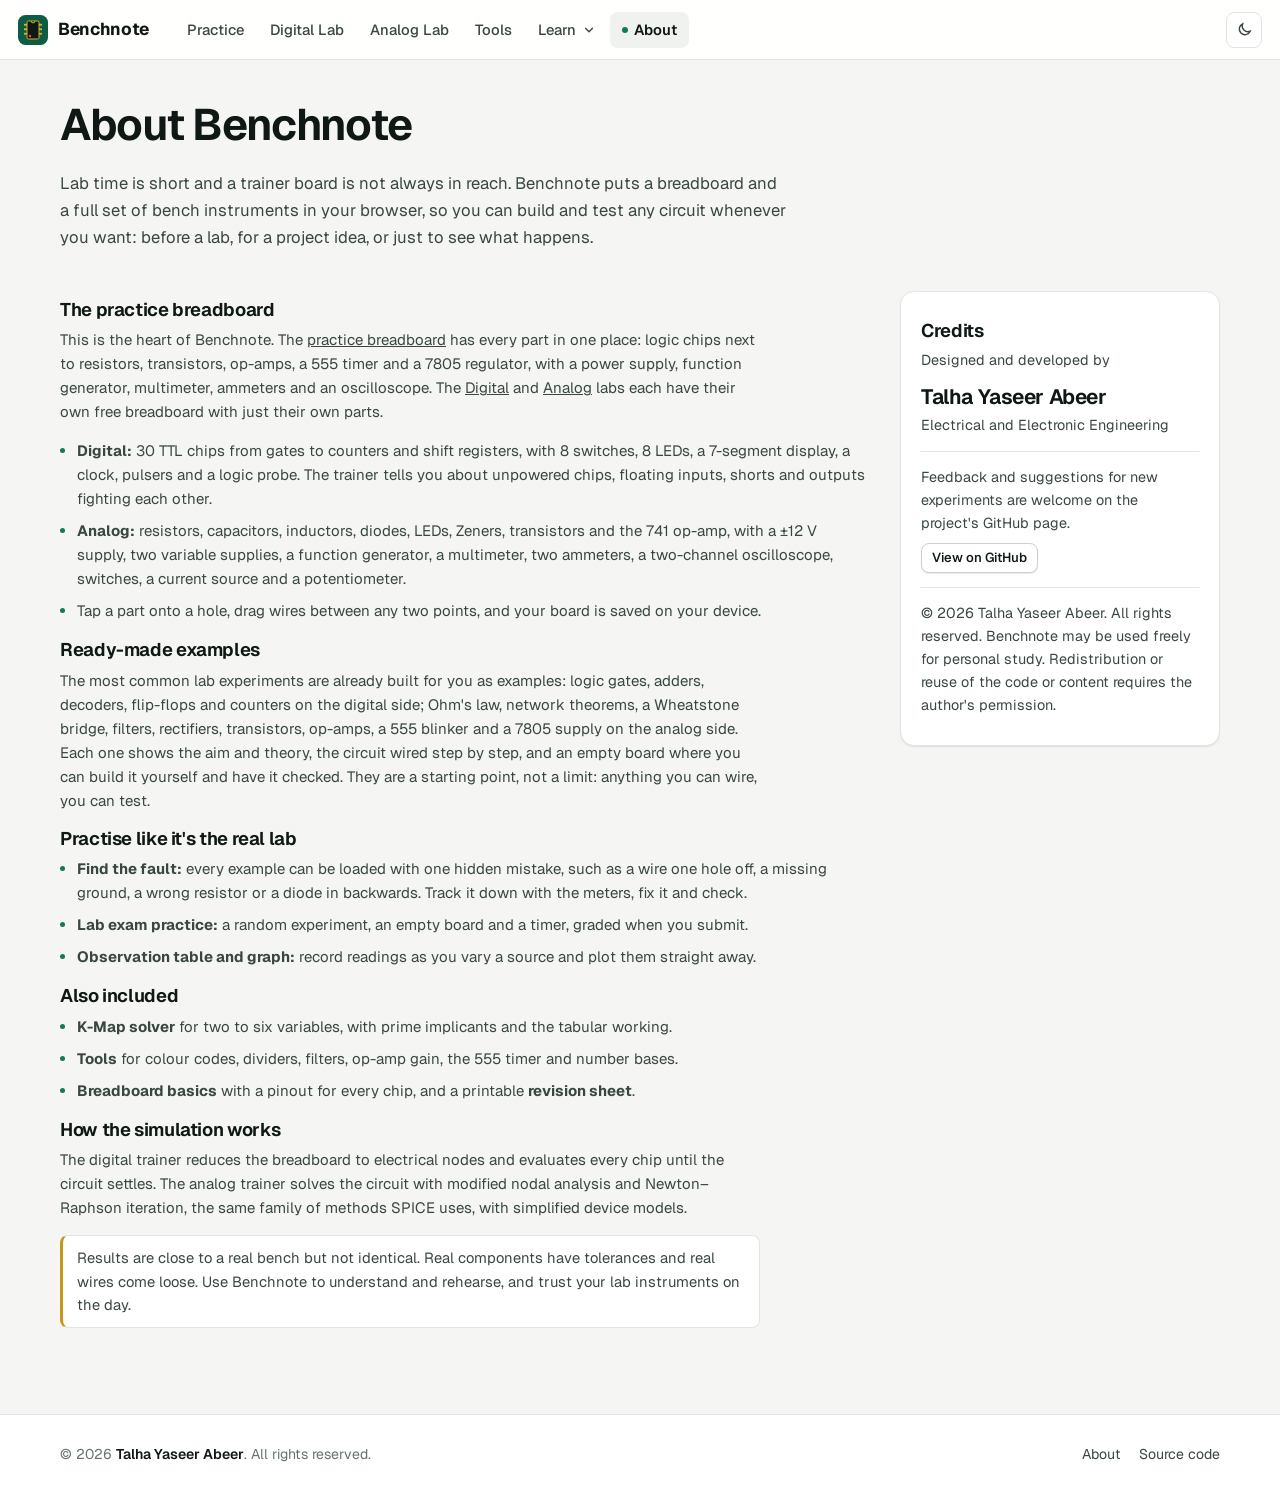
==== about.html @ 4c7db244 "Practice breadboard, fault hunting, exam mode and local parts - Practice page: one breadboard with e" ====
<!doctype html>
<html lang="en">
<head>
  <meta charset="utf-8">
  <meta name="viewport" content="width=device-width, initial-scale=1">
  <title>About · Benchnote</title>
  <meta name="description" content="Why Benchnote exists, what it covers, how the simulators work, and who made it.">
  <meta name="author" content="Talha Yaseer Abeer">
  <link rel="icon" href="assets/favicon.svg" type="image/svg+xml">
  <link rel="preconnect" href="https://fonts.googleapis.com">
  <link rel="preconnect" href="https://fonts.gstatic.com" crossorigin>
  <link href="https://fonts.googleapis.com/css2?family=Geist:wght@300..800&family=Geist+Mono:wght@400..600&display=swap" rel="stylesheet">
  <link rel="stylesheet" href="css/base.css">
  <link rel="stylesheet" href="css/guide.css">
</head>
<body>
  <main class="wrap about">
    <header class="page-head">
      <h1>About Benchnote</h1>
      <p>Lab time is short and a trainer board is not always in reach. Benchnote puts a breadboard and a full set of bench instruments in your browser, so you can build and test any circuit whenever you want: before a lab, for a project idea, or just to see what happens.</p>
    </header>

    <div class="about-grid">
      <section>
        <h2>The practice breadboard</h2>
        <p>This is the heart of Benchnote. The <a href="practice.html">practice breadboard</a> has every part in one place: logic chips next to resistors, transistors, op-amps, a 555 timer and a 7805 regulator, with a power supply, function generator, multimeter, ammeters and an oscilloscope. The <a href="digital.html">Digital</a> and <a href="analog.html">Analog</a> labs each have their own free breadboard with just their own parts.</p>
        <ul class="g-list">
          <li><strong>Digital:</strong> 30 TTL chips from gates to counters and shift registers, with 8 switches, 8 LEDs, a 7-segment display, a clock, pulsers and a logic probe. The trainer tells you about unpowered chips, floating inputs, shorts and outputs fighting each other.</li>
          <li><strong>Analog:</strong> resistors, capacitors, inductors, diodes, LEDs, Zeners, transistors and the 741 op-amp, with a ±12 V supply, two variable supplies, a function generator, a multimeter, two ammeters, a two-channel oscilloscope, switches, a current source and a potentiometer.</li>
          <li>Tap a part onto a hole, drag wires between any two points, and your board is saved on your device.</li>
        </ul>

        <h2>Ready-made examples</h2>
        <p>The most common lab experiments are already built for you as examples: logic gates, adders, decoders, flip-flops and counters on the digital side; Ohm's law, network theorems, a Wheatstone bridge, filters, rectifiers, transistors, op-amps, a 555 blinker and a 7805 supply on the analog side. Each one shows the aim and theory, the circuit wired step by step, and an empty board where you can build it yourself and have it checked. They are a starting point, not a limit: anything you can wire, you can test.</p>

        <h2>Practise like it's the real lab</h2>
        <ul class="g-list">
          <li><strong>Find the fault:</strong> every example can be loaded with one hidden mistake, such as a wire one hole off, a missing ground, a wrong resistor or a diode in backwards. Track it down with the meters, fix it and check.</li>
          <li><strong>Lab exam practice:</strong> a random experiment, an empty board and a timer, graded when you submit.</li>
          <li><strong>Observation table and graph:</strong> record readings as you vary a source and plot them straight away.</li>
        </ul>

        <h2>Also included</h2>
        <ul class="g-list">
          <li><strong>K-Map solver</strong> for two to six variables, with prime implicants and the tabular working.</li>
          <li><strong>Tools</strong> for colour codes, dividers, filters, op-amp gain, the 555 timer and number bases.</li>
          <li><strong>Breadboard basics</strong> with a pinout for every chip, and a printable <strong>revision sheet</strong>.</li>
        </ul>

        <h2>How the simulation works</h2>
        <p>The digital trainer reduces the breadboard to electrical nodes and evaluates every chip until the circuit settles. The analog trainer solves the circuit with modified nodal analysis and Newton–Raphson iteration, the same family of methods SPICE uses, with simplified device models.</p>
        <p class="note">Results are close to a real bench but not identical. Real components have tolerances and real wires come loose. Use Benchnote to understand and rehearse, and trust your lab instruments on the day.</p>
      </section>

      <aside class="about-card">
        <h2>Credits</h2>
        <p>Designed and developed by</p>
        <p class="about-name">Talha Yaseer Abeer</p>
        <p class="hint">Electrical and Electronic Engineering</p>
        <hr>
        <p>Feedback and suggestions for new experiments are welcome on the project's GitHub page.</p>
        <a class="btn btn--sm" href="https://github.com/abeeryaseer24/Hardware-Simulator">View on GitHub</a>
        <hr>
        <p class="hint">© 2026 Talha Yaseer Abeer. All rights reserved. Benchnote may be used freely for personal study. Redistribution or reuse of the code or content requires the author's permission.</p>
      </aside>
    </div>
  </main>
  <script type="module">
    import { mountChrome, mountFooter } from './js/shared/site.js';
    mountChrome('about');
    mountFooter();
  </script>
</body>
</html>
---- css/base.css ----
/* Benchnote design system */

:root {
  --brand: #0d5c44;
  --brand-hi: #127a5a;
  --brand-ink: #073a2b;
  --brand-tint: #e6f2ed;
  --accent: #c8961e;
  --accent-hi: #e0ad2c;
  --accent-tint: #fbf3df;

  --bg: #f5f6f4;
  --surface: #ffffff;
  --surface-2: #f0f2ef;
  --surface-3: #e6e9e5;
  --ink: #0f1814;
  --ink-2: #3a4741;
  --muted: #66736c;
  --rule: #e1e5e1;
  --rule-strong: #cbd2cc;

  --stage: #0c1d17;
  --stage-2: #12291f;
  --silk: #e9f1ec;

  --high: #e5383b;
  --low: #2f62c4;
  --float: #98a39d;
  --ch1: #f2c40f;
  --ch2: #23b5c9;
  --ok: #1e8a52;
  --ok-tint: #e5f4ea;
  --warn: #b7720f;
  --warn-tint: #fbf0dc;
  --bad: #c43036;
  --bad-tint: #fbe7e7;

  /* aliases used by the simulator styles */
  --mask: var(--brand);
  --mask-deep: var(--brand-ink);
  --mask-mid: var(--brand-hi);
  --gold: var(--accent);
  --gold-hi: var(--accent-hi);
  --gold-deep: #9c7414;
  --plastic: #e7eae4;
  --plastic-shade: #cfd5cc;
  --paper: var(--bg);

  --f-body: "Geist", "Segoe UI", system-ui, -apple-system, sans-serif;
  --f-display: "Geist", "Segoe UI", system-ui, sans-serif;
  --f-mono: "Geist Mono", "Cascadia Mono", Consolas, monospace;

  --r-sm: 6px;
  --r-md: 10px;
  --r-lg: 14px;
  --bar-h: 60px;
  --shadow-1: 0 1px 2px rgba(15, 24, 20, .06), 0 1px 1px rgba(15, 24, 20, .04);
  --shadow-2: 0 8px 28px -12px rgba(15, 24, 20, .28), 0 2px 6px rgba(15, 24, 20, .06);
  --shadow-lift: var(--shadow-2);
  color-scheme: light;
}

:root[data-theme="dark"] {
  --bg: #0b1310;
  --surface: #111b17;
  --surface-2: #16221d;
  --surface-3: #1d2b25;
  --ink: #e8efeb;
  --ink-2: #c1ccc6;
  --muted: #8b9a92;
  --rule: #22312a;
  --rule-strong: #2f4038;
  --brand-tint: #12291f;
  --accent-tint: #2a2412;
  --ok-tint: #10291b;
  --warn-tint: #2c220f;
  --bad-tint: #2e1415;
  --plastic: #d9ded6;
  --plastic-shade: #bcc3ba;
  --low: #5b8be0;
  color-scheme: dark;
}

*, *::before, *::after { box-sizing: border-box; }
[hidden] { display: none !important; }
html { -webkit-text-size-adjust: 100%; }
body {
  margin: 0;
  font-family: var(--f-body);
  font-size: 15px;
  line-height: 1.6;
  color: var(--ink);
  background: var(--bg);
  min-height: 100vh;
  -webkit-font-smoothing: antialiased;
}
img, svg { display: block; max-width: 100%; }
button, input, select, textarea { font: inherit; color: inherit; }
a { color: inherit; }
::selection { background: var(--accent-hi); color: #1d1503; }
:focus-visible { outline: 2px solid var(--brand-hi); outline-offset: 2px; border-radius: 4px; }

h1, h2, h3, h4 {
  font-family: var(--f-display);
  font-weight: 650;
  line-height: 1.15;
  letter-spacing: -0.02em;
  margin: 0 0 .45em;
}
h1 { font-size: clamp(2rem, 3.6vw, 2.75rem); letter-spacing: -0.03em; }
h2 { font-size: 1.5rem; }
h3 { font-size: 1.12rem; letter-spacing: -0.01em; }
h4 { font-size: .98rem; letter-spacing: 0; }
p { margin: 0 0 1em; }
code, kbd, .mono { font-family: var(--f-mono); font-size: .86em; }
kbd {
  display: inline-block;
  padding: 0 .45em;
  border: 1px solid var(--rule-strong);
  border-bottom-width: 2px;
  border-radius: 5px;
  background: var(--surface);
  line-height: 1.6;
  font-size: .78rem;
}

/* ---------- top navigation ---------- */
.bar {
  position: sticky;
  top: 0;
  z-index: 50;
  height: var(--bar-h);
  background: color-mix(in srgb, var(--surface) 92%, transparent);
  backdrop-filter: saturate(1.4) blur(10px);
  border-bottom: 1px solid var(--rule);
  display: flex;
  align-items: center;
  gap: 8px;
  padding: 0 18px;
}
.bar__brand { display: flex; align-items: center; gap: 10px; text-decoration: none; flex-shrink: 0; margin-right: 18px; }
.bar__brand svg { width: 30px; height: 30px; }
.bar__word { font-weight: 700; font-size: 1.08rem; letter-spacing: -0.02em; }
.nav { display: flex; align-items: center; gap: 2px; flex: 1; min-width: 0; overflow-x: auto; scrollbar-width: none; }
.nav::-webkit-scrollbar { display: none; }
.nav a, .nav button {
  display: inline-flex;
  align-items: center;
  gap: 6px;
  height: 36px;
  padding: 0 12px;
  border: 0;
  background: transparent;
  border-radius: 8px;
  text-decoration: none;
  font-size: .92rem;
  font-weight: 500;
  color: var(--ink-2);
  white-space: nowrap;
  cursor: pointer;
}
.nav a:hover, .nav button:hover { background: var(--surface-2); color: var(--ink); }
.nav a[aria-current="page"], .nav button[aria-current="page"] { color: var(--ink); background: var(--surface-2); font-weight: 600; }
.nav a[aria-current="page"]::before, .nav button[aria-current="page"]::before {
  content: '';
  width: 6px; height: 6px; border-radius: 50%;
  background: var(--brand-hi);
}
.nav-menu {
  position: fixed;
  min-width: 240px;
  background: var(--surface);
  border: 1px solid var(--rule);
  border-radius: var(--r-md);
  box-shadow: var(--shadow-2);
  padding: 6px;
  z-index: 60;
}
.nav-menu a { display: block; padding: 8px 10px; border-radius: 7px; text-decoration: none; color: var(--ink); font-weight: 550; font-size: .9rem; }
.nav-menu a:hover { background: var(--surface-2); }
.nav-menu small { display: block; color: var(--muted); font-size: .78rem; font-weight: 400; }
.bar__tools { display: flex; align-items: center; gap: 6px; flex-shrink: 0; }
.icon-btn {
  width: 36px; height: 36px;
  display: inline-grid; place-items: center;
  border-radius: 8px;
  border: 1px solid var(--rule);
  background: var(--surface);
  color: var(--ink-2);
  cursor: pointer;
}
.icon-btn:hover { background: var(--surface-2); color: var(--ink); }
.icon-btn svg { width: 17px; height: 17px; }
@media (max-width: 820px) {
  .bar { padding: 0 10px; }
  .bar__brand { margin-right: 6px; }
  .bar__word { display: none; }
}

/* ---------- generic blocks ---------- */
.wrap { width: min(1160px, 100% - 40px); margin-inline: auto; }
.page-head { padding: 40px 0 24px; }
.page-head p { max-width: 66ch; color: var(--ink-2); font-size: 1.04rem; }

.btn {
  display: inline-flex;
  align-items: center;
  justify-content: center;
  gap: 7px;
  height: 36px;
  padding: 0 14px;
  border-radius: 8px;
  border: 1px solid var(--rule-strong);
  background: var(--surface);
  color: var(--ink);
  cursor: pointer;
  font-size: .9rem;
  font-weight: 550;
  line-height: 1;
  text-decoration: none;
  white-space: nowrap;
  box-shadow: var(--shadow-1);
}
.btn:hover { background: var(--surface-2); }
.btn:active { transform: translateY(1px); }
.btn svg { width: 16px; height: 16px; }
.btn--primary, .btn--mask { background: var(--brand); border-color: var(--brand); color: #fff; }
.btn--primary:hover, .btn--mask:hover { background: var(--brand-hi); border-color: var(--brand-hi); }
.btn--gold { background: var(--accent); border-color: #a87c12; color: #1f1604; }
.btn--gold:hover { background: var(--accent-hi); }
.btn--ghost { background: transparent; box-shadow: none; }
.btn--sm { height: 30px; padding: 0 10px; font-size: .82rem; }
.btn[disabled] { opacity: .45; pointer-events: none; }

.field { display: grid; gap: 5px; font-size: .9rem; }
.field > span { color: var(--muted); font-size: .8rem; font-weight: 500; }
.input, select.input, textarea.input {
  width: 100%;
  height: 36px;
  padding: 0 10px;
  border-radius: 8px;
  border: 1px solid var(--rule-strong);
  background: var(--surface);
  color: var(--ink);
}
textarea.input { height: auto; padding: 8px 10px; }
.input:focus { border-color: var(--brand-hi); outline: none; box-shadow: 0 0 0 3px color-mix(in srgb, var(--brand-hi) 22%, transparent); }

.seg {
  display: inline-flex;
  padding: 3px;
  gap: 2px;
  border-radius: 9px;
  background: var(--surface-2);
  border: 1px solid var(--rule);
}
.seg button {
  border: 0;
  background: transparent;
  padding: 0 12px;
  height: 30px;
  border-radius: 7px;
  cursor: pointer;
  font-weight: 550;
  font-size: .86rem;
  color: var(--ink-2);
}
.seg button:hover { color: var(--ink); }
.seg button[aria-pressed="true"], .seg button[aria-selected="true"] { background: var(--surface); color: var(--ink); box-shadow: var(--shadow-1); }

.note {
  border: 1px solid var(--rule);
  border-left: 3px solid var(--accent);
  background: var(--surface);
  padding: 10px 14px;
  border-radius: 8px;
  color: var(--ink-2);
  font-size: .92rem;
}
.table { border-collapse: collapse; width: 100%; font-size: .9rem; }
.table th, .table td { padding: 7px 10px; border-bottom: 1px solid var(--rule); text-align: left; }
.table th { font-weight: 600; color: var(--muted); font-size: .78rem; }
.table.mono-cells td { font-family: var(--f-mono); font-size: .8rem; }
.hint { font-size: .86rem; color: var(--muted); }
.tag {
  display: inline-flex; align-items: center; gap: 5px;
  height: 22px; padding: 0 8px; border-radius: 6px;
  font-size: .74rem; font-weight: 600;
  background: var(--surface-2); color: var(--ink-2); border: 1px solid var(--rule);
}
.tag--chip { font-family: var(--f-mono); background: #1d2124; color: #e6eaec; border-color: #1d2124; }

.toast-host {
  position: fixed; left: 50%; bottom: 22px; transform: translateX(-50%);
  z-index: 100; display: grid; gap: 8px; pointer-events: none;
}
.toast {
  background: var(--ink); color: var(--bg);
  padding: 10px 16px; border-radius: 10px;
  box-shadow: var(--shadow-2); font-size: .9rem;
  animation: toast-in .2s ease-out;
}
.toast--bad { background: var(--bad); color: #fff; }
.toast--ok { background: var(--ok); color: #fff; }
@keyframes toast-in { from { opacity: 0; transform: translateY(8px); } }

.footer {
  margin-top: 72px;
  border-top: 1px solid var(--rule);
  background: var(--surface);
  padding: 28px 0 32px;
  font-size: .88rem;
  color: var(--muted);
}
.footer .wrap { display: flex; flex-wrap: wrap; gap: 10px 28px; justify-content: space-between; align-items: center; }
.footer strong { color: var(--ink); font-weight: 600; }
.footer nav { display: flex; gap: 18px; }
.footer a { color: var(--ink-2); text-decoration: none; }
.footer a:hover { color: var(--ink); text-decoration: underline; }

.sr-only { position: absolute; width: 1px; height: 1px; padding: 0; margin: -1px; overflow: hidden; clip: rect(0, 0, 0, 0); white-space: nowrap; border: 0; }

@media (prefers-reduced-motion: reduce) {
  *, *::before, *::after { animation-duration: .001ms !important; transition-duration: .001ms !important; }
}

/* ---------- toolbar used on dark stages ---------- */
.tool-group {
  display: inline-flex;
  background: rgba(8, 20, 16, .82);
  border: 1px solid rgba(233, 241, 236, .12);
  border-radius: 9px;
  padding: 3px;
  gap: 2px;
  backdrop-filter: blur(6px);
}
.tool-group button {
  border: 0; background: transparent; color: var(--silk);
  min-width: 32px; height: 30px; padding: 0 9px;
  border-radius: 6px; cursor: pointer;
  font-size: .82rem; font-weight: 550;
  display: inline-flex; align-items: center; gap: 6px;
}
.tool-group button:hover { background: rgba(233, 241, 236, .1); }
.tool-group button[aria-pressed="true"] { background: var(--silk); color: var(--stage); }
.tool-group button[disabled] { opacity: .35; pointer-events: none; }
.tool-group button svg { width: 16px; height: 16px; }
.tool-group .sep { width: 1px; background: rgba(233, 241, 236, .16); margin: 4px 3px; }
---- css/guide.css ----
/* Learn pages, Tools and About */

.guide { padding-bottom: 20px; }
.toc {
  position: sticky; top: var(--bar-h); z-index: 5;
  display: flex; flex-wrap: wrap; gap: 4px;
  padding: 10px 0; margin-bottom: 8px;
  background: color-mix(in srgb, var(--bg) 92%, transparent);
  backdrop-filter: blur(8px);
  border-bottom: 1px solid var(--rule);
}
.toc a { padding: 5px 10px; border-radius: 7px; font-size: .86rem; font-weight: 500; color: var(--ink-2); text-decoration: none; }
.toc a:hover { background: var(--surface-2); color: var(--ink); }

.g-sec { padding: 34px 0 8px; scroll-margin-top: calc(var(--bar-h) + 60px); }
.g-sec + .g-sec { border-top: 1px solid var(--rule); }
.g-sec h2 { font-size: 1.35rem; }
.g-sec > p { max-width: 74ch; color: var(--ink-2); }
.g-split { display: grid; grid-template-columns: minmax(0, 1fr) minmax(0, 1.2fr); gap: 34px; align-items: start; }
.g-split p { color: var(--ink-2); }
@media (max-width: 900px) { .g-split { grid-template-columns: 1fr; } }
.g-list { padding-left: 1.15em; display: grid; gap: 8px; color: var(--ink-2); margin: 0 0 16px; }
.g-list li::marker { color: var(--brand-hi); }
.g-fig { margin: 0; background: var(--surface); border: 1px solid var(--rule); border-radius: var(--r-lg); padding: 14px; box-shadow: var(--shadow-1); }
.g-fig figcaption { font-size: .84rem; color: var(--muted); margin-top: 8px; min-height: 1.4em; }
.g-toggle { display: inline-flex; gap: 8px; align-items: center; font-weight: 550; font-size: .9rem; cursor: pointer; }
.g-toggle input { accent-color: var(--brand); width: 16px; height: 16px; }

.anat { width: 100%; height: auto; }
.anat-lab { fill: #7f8a84; font: 600 10px var(--f-body); text-anchor: middle; }
.anat .hole { fill: #3b403d; cursor: crosshair; }
.anat .bb-body { fill: var(--plastic); stroke: var(--plastic-shade); stroke-width: 1.5; }
.anat .bb-channel { fill: var(--plastic-shade); }
.anat .rail-plus { stroke: #d33; stroke-width: 1.4; }
.anat .rail-minus { stroke: #2a5bd7; stroke-width: 1.4; }
.anat .bb-sign { font: 700 12px var(--f-body); text-anchor: middle; }
.anat .bb-sign.plus { fill: #d33; }
.anat .bb-sign.minus { fill: #2a5bd7; }
.anat .strip-hi { fill: rgba(224, 173, 44, .38); stroke: #9c7414; stroke-width: 1; }

.g-table { max-width: 760px; margin-bottom: 16px; background: var(--surface); border: 1px solid var(--rule); border-radius: 10px; overflow: hidden; }
.g-table td:not(:first-child), .g-table th:not(:first-child) { text-align: center; font-family: var(--f-mono); width: 70px; }
.g-table tr.hl td { background: var(--accent-tint); font-weight: 600; }

.levels { width: 100%; max-width: 440px; height: auto; }
.lv.low { fill: rgba(47, 98, 196, .2); }
.lv.high { fill: rgba(229, 56, 59, .18); }
.lv.undef { fill: rgba(150, 150, 150, .16); }
.lv-txt { fill: var(--ink); font: 600 13px var(--f-body); text-anchor: middle; }
.lv-title { fill: var(--ink); font: 600 14px var(--f-body); text-anchor: middle; }
.lv-grid { stroke: var(--rule-strong); stroke-dasharray: 3 3; }
.lv-v { fill: var(--muted); font: 500 10px var(--f-mono); text-anchor: end; }

.colour-key { list-style: none; padding: 0; margin: 0; display: grid; grid-template-columns: repeat(auto-fill, minmax(260px, 1fr)); gap: 10px 22px; }
.colour-key li { display: flex; align-items: center; gap: 10px; color: var(--ink-2); }
.colour-key span { width: 34px; height: 8px; border-radius: 4px; background: var(--c); box-shadow: 0 0 0 1px rgba(0, 0, 0, .25); flex: none; }
.olb { text-decoration: overline; }

.g-steps { counter-reset: s; list-style: none; padding: 0; margin: 0; max-width: 780px; display: grid; }
.g-steps li { counter-increment: s; position: relative; padding: 12px 0 12px 48px; border-bottom: 1px solid var(--rule); color: var(--ink-2); }
.g-steps li::before {
  content: counter(s);
  position: absolute; left: 0; top: 10px;
  width: 30px; height: 30px; border-radius: 50%;
  display: grid; place-items: center;
  background: var(--brand); color: #fff; font-weight: 700; font-size: .85rem;
}
.g-steps strong { color: var(--ink); }

/* pinout library */
.pin-tools { display: flex; flex-wrap: wrap; gap: 10px; align-items: center; margin: 6px 0 18px; }
.g-search { max-width: 360px; }
.pin-legend { display: flex; flex-wrap: wrap; gap: 14px; font-size: .8rem; color: var(--muted); }
.pin-legend i { display: inline-block; width: 10px; height: 14px; border-radius: 2px; vertical-align: -2px; margin-right: 5px; }
.pin-grid { display: grid; grid-template-columns: repeat(auto-fill, minmax(330px, 1fr)); gap: 14px; }
.pin-card { background: var(--surface); border: 1px solid var(--rule); border-radius: var(--r-lg); padding: 14px 16px 12px; scroll-margin-top: calc(var(--bar-h) + 70px); box-shadow: var(--shadow-1); }
.pin-card h3 { margin: 0; font-family: var(--f-mono); font-size: 1.05rem; }
.pin-card > p { margin: 0; font-size: .84rem; color: var(--ink-2); }
.pin-card.is-target { border-color: var(--brand); box-shadow: 0 0 0 3px color-mix(in srgb, var(--brand) 25%, transparent); }

.roles-wrap { margin-top: 4px; }
.roles { width: 100%; border-collapse: collapse; font-size: .74rem; }
.roles th, .roles td { padding: 4px 6px; border-top: 1px solid var(--rule); text-align: left; vertical-align: top; }
.roles thead th { border-top: 0; color: var(--muted); font-weight: 600; font-size: .7rem; }
.roles tbody th { color: var(--ink); font-weight: 600; white-space: nowrap; width: 1%; }
.roles td { font-family: var(--f-mono); font-size: .7rem; color: var(--ink-2); line-height: 1.5; }
.roles td:nth-child(3) { color: #9a6c08; }
:root[data-theme="dark"] .roles td:nth-child(3) { color: var(--accent-hi); }
.roles-pwr { font-size: .72rem; color: var(--muted); margin: 6px 0 0; display: flex; align-items: center; gap: 4px; flex-wrap: wrap; }
.r-dot { display: inline-block; width: 8px; height: 8px; border-radius: 2px; }
.r-dot.pwr { background: #e05555; }
.r-dot.gnd { background: #3a3f44; }

/* pinout drawing */
.pinout { width: 100%; height: auto; margin: 6px 0 8px; }
.po-body { fill: #1d2124; }
.po-notch { fill: var(--surface); }
.po-dot { fill: #555b60; }
.po-label { fill: #e3e8ea; font: 500 13px var(--f-mono); text-anchor: middle; }
.po-leg { fill: #b9c0c4; }
.po-leg.k-pwr { fill: #e05555; }
.po-leg.k-out { fill: #d4a73a; }
.po-num { fill: #9aa3a8; font: 500 8px var(--f-mono); text-anchor: middle; }
.po-name { fill: var(--ink); font: 600 10px var(--f-body); }

/* tools */
.tk-nav { display: grid; gap: 1px; }
.tk-cat { font-size: .76rem; font-weight: 650; color: var(--muted); margin: 14px 8px 4px; }
.tk-cat:first-child { margin-top: 2px; }
.tk-link { display: block; padding: 8px 12px; border-radius: 8px; text-decoration: none; font-size: .9rem; font-weight: 500; color: var(--ink-2); }
.tk-link:hover { background: var(--surface-2); color: var(--ink); }
.tk-link[aria-current="page"] { background: var(--brand-tint); color: var(--ink); font-weight: 600; box-shadow: inset 2px 0 0 var(--brand); }
.tk-note { margin: 18px 8px 0; font-size: .8rem; }
.tk-note a { color: var(--brand-hi); }
.tk-view { background: var(--bg); }
.tk-main { max-width: 860px; padding: 24px 28px 50px; }
.tool { background: var(--surface); border: 1px solid var(--rule); border-radius: var(--r-lg); padding: 22px 24px; box-shadow: var(--shadow-1); }
.tool h2 { font-size: 1.35rem; margin-bottom: .2em; }
.tool-intro { color: var(--muted); font-size: .92rem; margin-bottom: 18px; }
.tool h3 { font-size: 1rem; margin: 22px 0 10px; }
.t-row { display: flex; flex-wrap: wrap; gap: 12px; align-items: flex-end; margin-bottom: 14px; }
.t-row .field { flex: 1 1 130px; }
.t-out {
  background: var(--surface-2); border: 1px solid var(--rule); border-radius: 10px;
  padding: 14px 16px; font-family: var(--f-mono); font-size: .84rem; line-height: 1.8; color: var(--ink-2);
}
.t-out b { color: var(--ink); font-weight: 600; }
.t-out .big { font: 650 1.8rem var(--f-body); letter-spacing: -0.02em; color: var(--ink); display: block; line-height: 1.15; margin-bottom: 4px; }
.t-err { color: var(--bad); font-weight: 600; font-size: .86rem; min-height: 1.2em; margin: 4px 0 0; }
.resistor-svg { width: 100%; max-width: 460px; height: auto; margin: 6px auto 14px; }
.band-pick { display: grid; grid-template-columns: repeat(auto-fit, minmax(120px, 1fr)); gap: 10px; margin-bottom: 14px; }
.base-grid { display: grid; grid-template-columns: repeat(auto-fit, minmax(200px, 1fr)); gap: 12px; }
.base-grid .input { font-family: var(--f-mono); font-size: .86rem; }
.codes { margin-top: 16px; }
.codes th { color: var(--ink-2); font-weight: 500; font-size: .84rem; }
.codes td { font-family: var(--f-mono); font-size: .82rem; }

/* revision */
.rev { columns: 2 360px; column-gap: 22px; }
.rev-card { break-inside: avoid; background: var(--surface); border: 1px solid var(--rule); border-radius: var(--r-lg); padding: 16px 18px 12px; margin: 0 0 18px; box-shadow: var(--shadow-1); }
.rev-card h2 { font-size: 1.12rem; margin-bottom: .5em; }
.rev-card h3 { font-size: .95rem; margin: .9em 0 .35em; }
.rev-card p, .rev-card li { font-size: .88rem; color: var(--ink-2); }
.rev-card ul { padding-left: 1.1em; margin: 0 0 6px; display: grid; gap: 3px; }
.rev-card .table { font-size: .82rem; margin-bottom: 6px; }
.rev-card .table td, .rev-card .table th { padding: 4px 7px; }
.rev-card .mono-cells td { font-family: var(--f-mono); font-size: .76rem; }
.law { display: grid; grid-template-columns: auto 1fr 1fr; gap: 4px 12px; font-size: .84rem; align-items: baseline; margin: 0 0 10px; }
.law dt { color: var(--muted); font-weight: 600; font-size: .78rem; }
.law dd { margin: 0; font-family: var(--f-mono); font-size: .76rem; }
.print-btn { margin-bottom: 18px; }

/* about */
.about-grid { display: grid; grid-template-columns: minmax(0, 1fr) 320px; gap: 34px; align-items: start; }
.about-grid h2 { font-size: 1.15rem; margin-top: 8px; }
.about-grid section > p { color: var(--ink-2); max-width: 70ch; }
.about-card { position: sticky; top: calc(var(--bar-h) + 20px); background: var(--surface); border: 1px solid var(--rule); border-radius: var(--r-lg); padding: 20px; box-shadow: var(--shadow-1); }
.about-card p { margin: 0 0 8px; color: var(--ink-2); font-size: .9rem; }
.about-card hr { border: 0; border-top: 1px solid var(--rule); margin: 14px 0; }
.about-name { font-size: 1.3rem !important; font-weight: 650; color: var(--ink) !important; letter-spacing: -0.02em; margin: 0 !important; }
@media (max-width: 860px) { .about-grid { grid-template-columns: 1fr; } .about-card { position: static; } }

@media print {
  .bar, .footer, .toc, .print-btn, .toast-host { display: none !important; }
  body { background: #fff; font-size: 11px; }
  .page-head { padding: 0 0 8px; }
  .rev { columns: 2; column-gap: 12px; }
  .rev-card { box-shadow: none; border-color: #999; padding: 8px 10px; margin-bottom: 8px; }
}

/* common resistor values */
.cc-wrap { border: 1px solid var(--rule); border-radius: 10px; overflow: hidden; }
.cc-table td { padding: 6px 10px; vertical-align: middle; }
.cc-row { cursor: pointer; }
.cc-row:hover td { background: var(--surface-2); }
.cc-val { font-family: var(--f-mono); font-weight: 600; white-space: nowrap; }
.cc-bands { display: inline-flex; align-items: center; gap: 3px; padding: 3px 8px; border-radius: 6px; background: #dcc493; }
.cc-bands i { display: block; width: 7px; height: 18px; border-radius: 1px; box-shadow: 0 0 0 1px rgba(0, 0, 0, .18); }
.cc-bands i:last-child { margin-left: 6px; }
.cc-names { color: var(--ink-2); font-size: .84rem; }
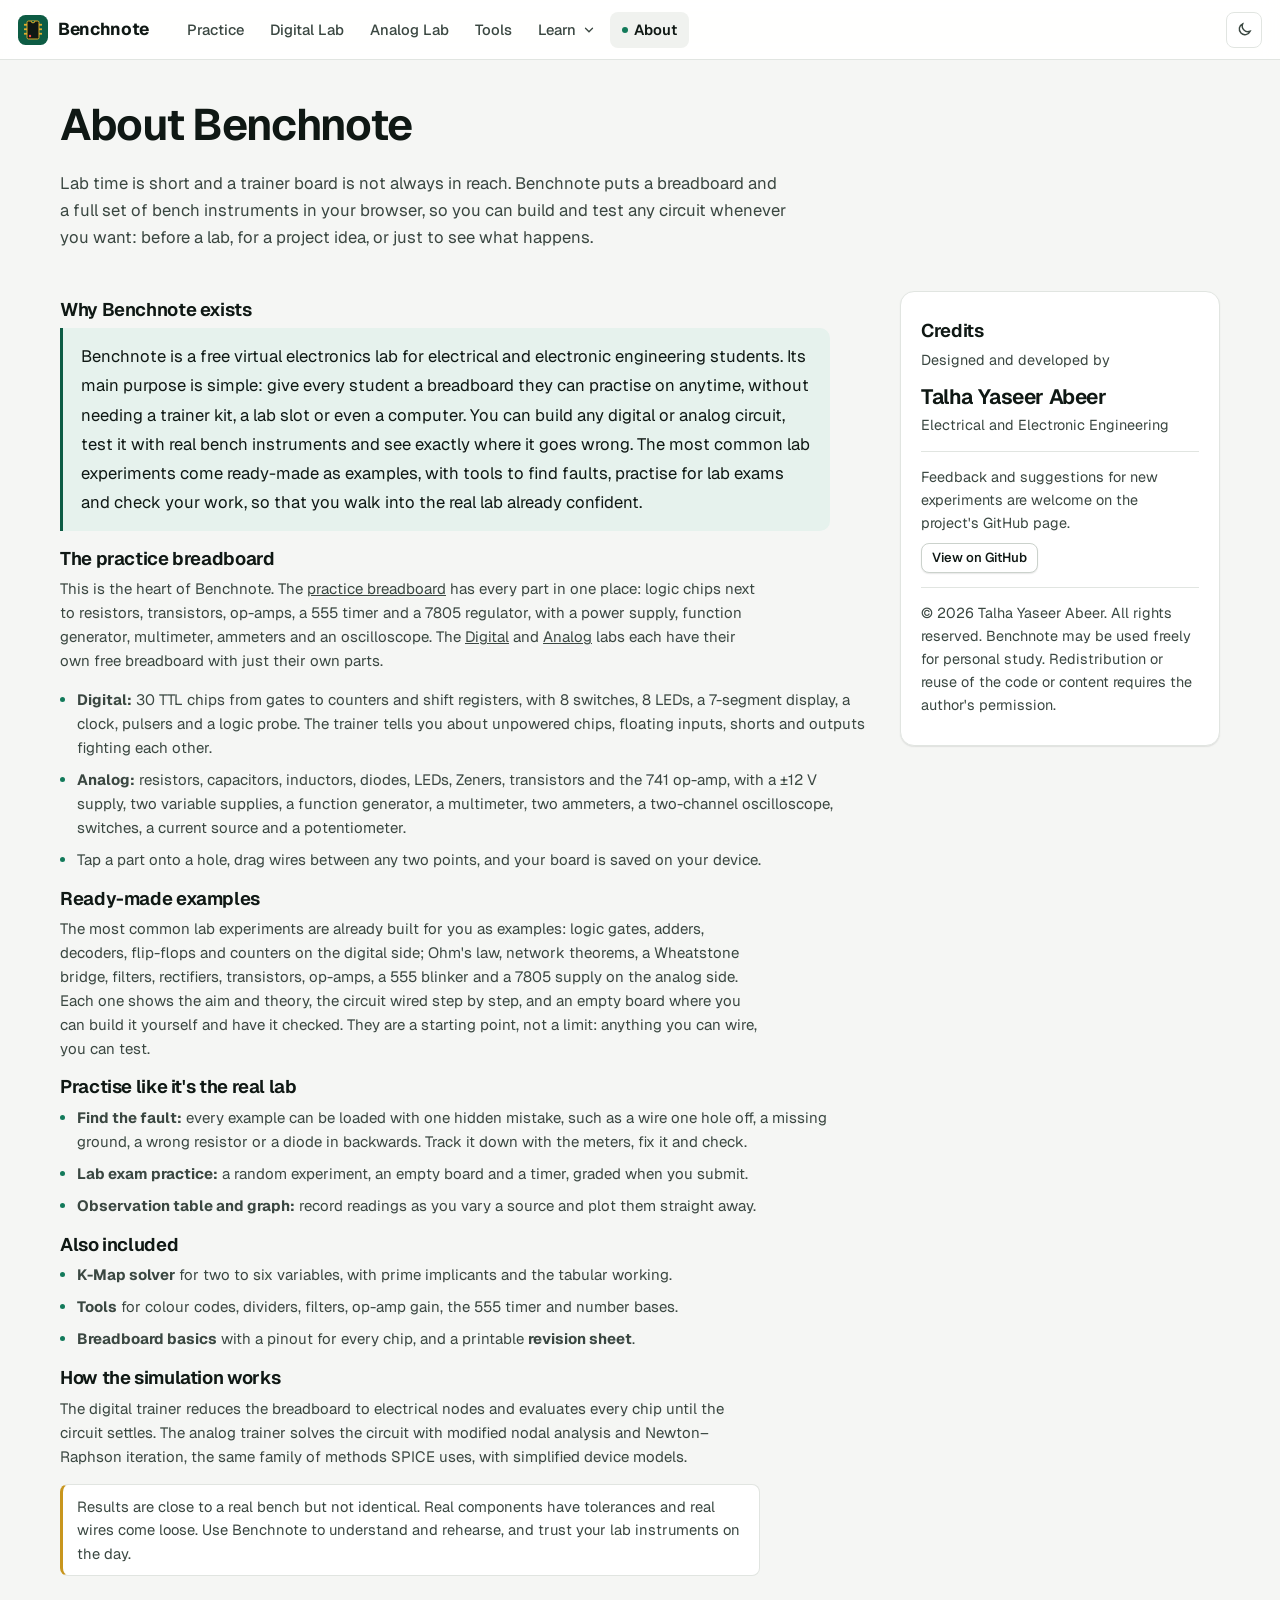
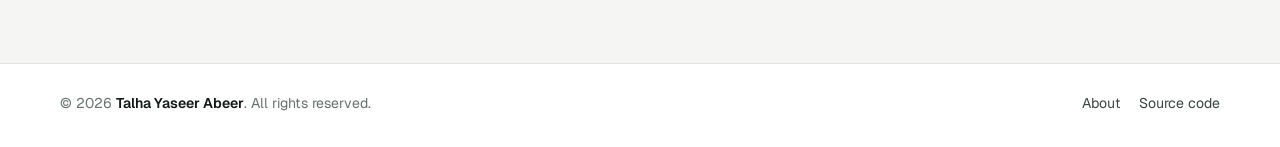
==== commit 6673e892: "Phone menu, pinch zoom, instrument probes with ground clips, custom part values, mobile layout fixes" ====
--- a/about.html
+++ b/about.html
@@ -22,6 +22,9 @@
 
     <div class="about-grid">
       <section>
+        <h2>Why Benchnote exists</h2>
+        <p class="about-purpose">Benchnote is a free virtual electronics lab for electrical and electronic engineering students. Its main purpose is simple: give every student a breadboard they can practise on anytime, without needing a trainer kit, a lab slot or even a computer. You can build any digital or analog circuit, test it with real bench instruments and see exactly where it goes wrong. The most common lab experiments come ready-made as examples, with tools to find faults, practise for lab exams and check your work, so that you walk into the real lab already confident.</p>
+
         <h2>The practice breadboard</h2>
         <p>This is the heart of Benchnote. The <a href="practice.html">practice breadboard</a> has every part in one place: logic chips next to resistors, transistors, op-amps, a 555 timer and a 7805 regulator, with a power supply, function generator, multimeter, ammeters and an oscilloscope. The <a href="digital.html">Digital</a> and <a href="analog.html">Analog</a> labs each have their own free breadboard with just their own parts.</p>
         <ul class="g-list">
--- a/css/base.css
+++ b/css/base.css
@@ -346,3 +346,20 @@
 .tool-group button[disabled] { opacity: .35; pointer-events: none; }
 .tool-group button svg { width: 16px; height: 16px; }
 .tool-group .sep { width: 1px; background: rgba(233, 241, 236, .16); margin: 4px 3px; }
+
+/* phone menu */
+.menu-btn { display: none; }
+.m-sheet {
+  position: fixed; top: var(--bar-h); left: 0; right: 0; z-index: 70;
+  background: var(--surface); border-bottom: 1px solid var(--rule); box-shadow: var(--shadow-2);
+  padding: 8px; display: grid; gap: 2px; max-height: calc(100vh - var(--bar-h)); overflow-y: auto;
+}
+.m-sheet a { display: block; padding: 12px 14px; border-radius: 10px; text-decoration: none; font-weight: 600; color: var(--ink); }
+.m-sheet a small { display: block; font-weight: 400; color: var(--muted); font-size: .8rem; }
+.m-sheet a[aria-current="page"] { background: var(--brand-tint); color: var(--brand); }
+@media (max-width: 720px) {
+  .bar .nav { display: none; }
+  .menu-btn { display: inline-grid; }
+  .bar { justify-content: space-between; }
+  .bar__word { display: inline; }
+}
--- a/css/guide.css
+++ b/css/guide.css
@@ -178,3 +178,4 @@
 .cc-bands i { display: block; width: 7px; height: 18px; border-radius: 1px; box-shadow: 0 0 0 1px rgba(0, 0, 0, .18); }
 .cc-bands i:last-child { margin-left: 6px; }
 .cc-names { color: var(--ink-2); font-size: .84rem; }
+.about-purpose { font-size: 1.04rem; line-height: 1.75; color: var(--ink) !important; padding: 14px 18px; border-left: 3px solid var(--brand); background: var(--brand-tint); border-radius: 0 10px 10px 0; }
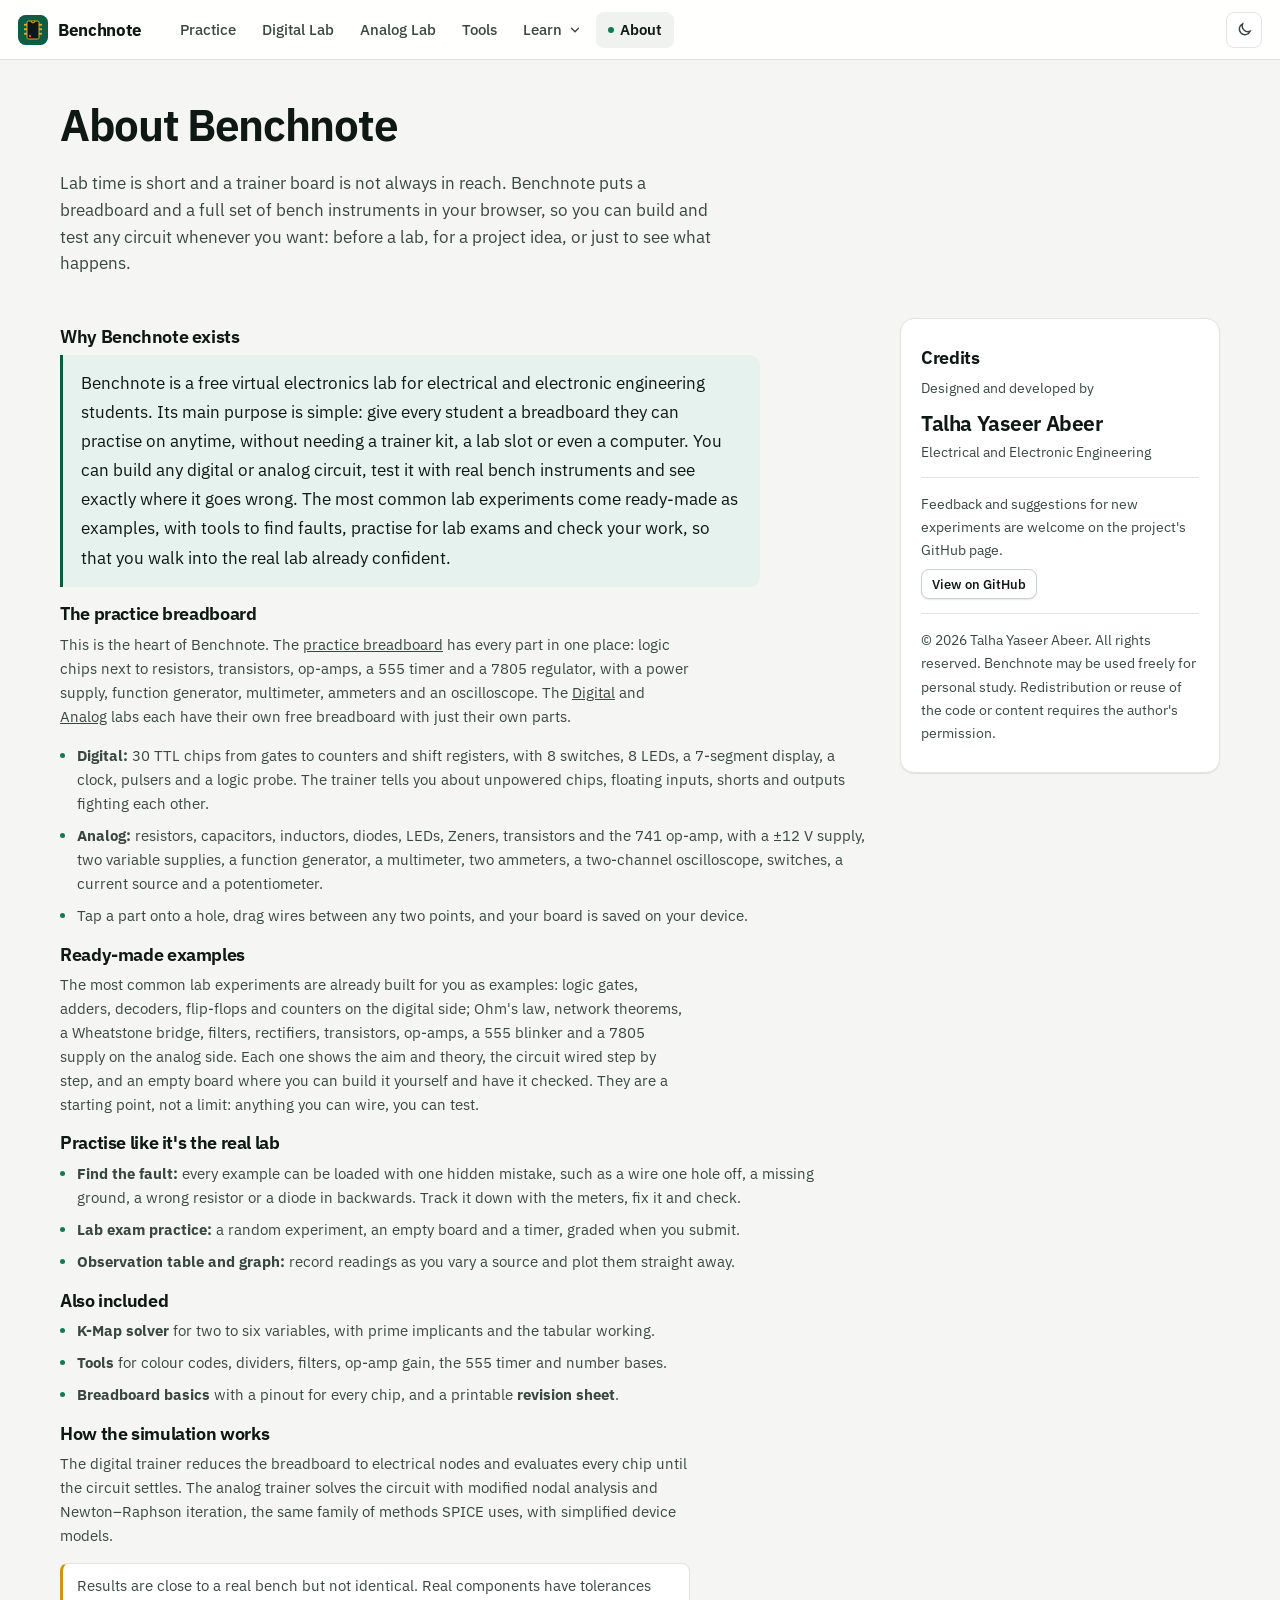
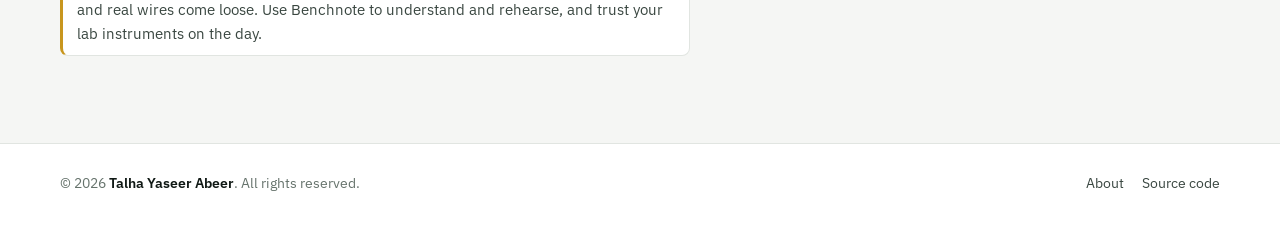
==== commit 36c7d15e: "Switch type to IBM Plex Sans and Plex Mono" ====
--- a/about.html
+++ b/about.html
@@ -6,10 +6,13 @@
   <title>About · Benchnote</title>
   <meta name="description" content="Why Benchnote exists, what it covers, how the simulators work, and who made it.">
   <meta name="author" content="Talha Yaseer Abeer">
+  <link rel="manifest" href="manifest.webmanifest">
+  <link rel="apple-touch-icon" href="assets/apple-touch-icon.png">
+  <meta name="theme-color" content="#0f3d30">
   <link rel="icon" href="assets/favicon.svg" type="image/svg+xml">
   <link rel="preconnect" href="https://fonts.googleapis.com">
   <link rel="preconnect" href="https://fonts.gstatic.com" crossorigin>
-  <link href="https://fonts.googleapis.com/css2?family=Geist:wght@300..800&family=Geist+Mono:wght@400..600&display=swap" rel="stylesheet">
+  <link href="https://fonts.googleapis.com/css2?family=IBM+Plex+Sans:ital,wght@0,400;0,500;0,600;0,700;1,400&family=IBM+Plex+Mono:wght@400;500;600&display=swap" rel="stylesheet">
   <link rel="stylesheet" href="css/base.css">
   <link rel="stylesheet" href="css/guide.css">
 </head>
--- a/css/base.css
+++ b/css/base.css
@@ -46,9 +46,9 @@
   --plastic-shade: #cfd5cc;
   --paper: var(--bg);
 
-  --f-body: "Geist", "Segoe UI", system-ui, -apple-system, sans-serif;
-  --f-display: "Geist", "Segoe UI", system-ui, sans-serif;
-  --f-mono: "Geist Mono", "Cascadia Mono", Consolas, monospace;
+  --f-body: "IBM Plex Sans", "Segoe UI", system-ui, -apple-system, sans-serif;
+  --f-display: "IBM Plex Sans", "Segoe UI", system-ui, sans-serif;
+  --f-mono: "IBM Plex Mono", "Cascadia Mono", Consolas, monospace;
 
   --r-sm: 6px;
   --r-md: 10px;
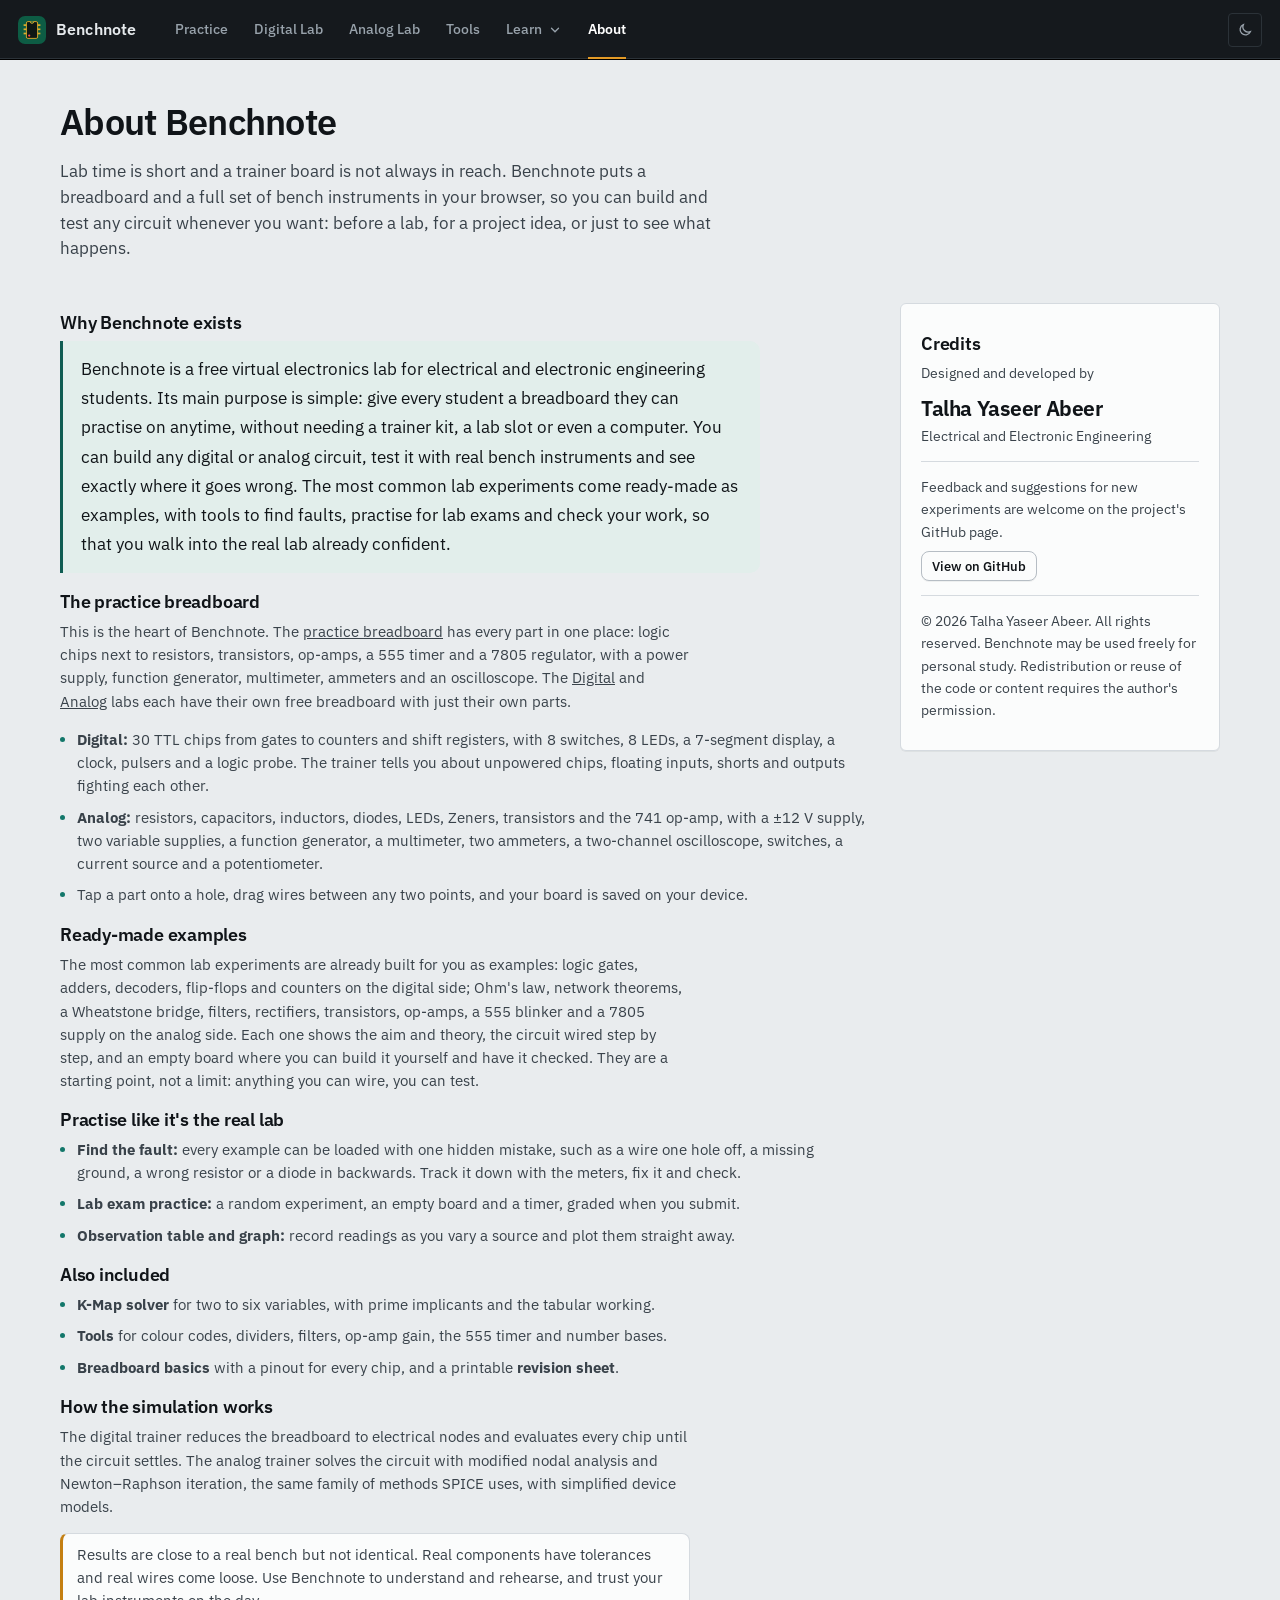
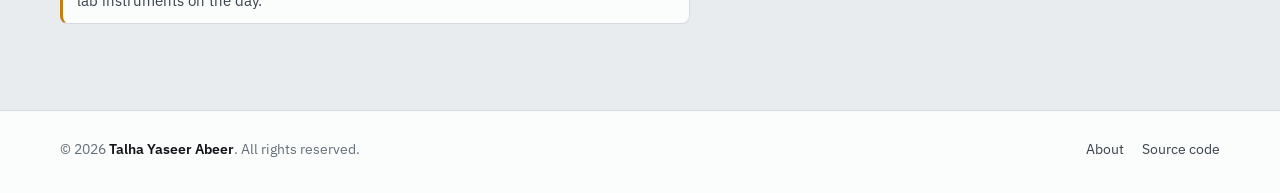
==== commit 53ae4248: "Match browser theme colour to the new chrome" ====
--- a/about.html
+++ b/about.html
@@ -8,7 +8,7 @@
   <meta name="author" content="Talha Yaseer Abeer">
   <link rel="manifest" href="manifest.webmanifest">
   <link rel="apple-touch-icon" href="assets/apple-touch-icon.png">
-  <meta name="theme-color" content="#0f3d30">
+  <meta name="theme-color" content="#15191d">
   <link rel="icon" href="assets/favicon.svg" type="image/svg+xml">
   <link rel="preconnect" href="https://fonts.googleapis.com">
   <link rel="preconnect" href="https://fonts.gstatic.com" crossorigin>
--- a/css/base.css
+++ b/css/base.css
@@ -1,39 +1,53 @@
-/* Benchnote design system */
+/* Benchnote design system — instrument panel
+   Graphite chrome, solder-mask teal for interaction, signal amber for
+   live/measured values. IBM Plex Sans for the interface, Plex Mono for
+   anything you could read off an instrument. */
 
 :root {
-  --brand: #0d5c44;
-  --brand-hi: #127a5a;
-  --brand-ink: #073a2b;
-  --brand-tint: #e6f2ed;
-  --accent: #c8961e;
-  --accent-hi: #e0ad2c;
-  --accent-tint: #fbf3df;
-
-  --bg: #f5f6f4;
-  --surface: #ffffff;
-  --surface-2: #f0f2ef;
-  --surface-3: #e6e9e5;
-  --ink: #0f1814;
-  --ink-2: #3a4741;
-  --muted: #66736c;
-  --rule: #e1e5e1;
-  --rule-strong: #cbd2cc;
-
-  --stage: #0c1d17;
-  --stage-2: #12291f;
-  --silk: #e9f1ec;
+  /* interaction: solder-mask teal */
+  --brand: #0f5c52;
+  --brand-hi: #13776a;
+  --brand-ink: #083b35;
+  --brand-tint: #e2eeeb;
+  /* measurement / attention: signal amber */
+  --accent: #c47f12;
+  --accent-hi: #e39a26;
+  --accent-tint: #f9f0e0;
+
+  /* graphite neutrals */
+  --bg: #e9ecee;
+  --surface: #fbfcfc;
+  --surface-2: #f2f4f5;
+  --surface-3: #e3e7ea;
+  --ink: #101418;
+  --ink-2: #39424a;
+  --muted: #646e77;
+  --rule: #d5dadf;
+  --rule-strong: #b6bdc4;
+
+  /* application chrome (top bar) */
+  --chrome: #15191d;
+  --chrome-2: #1d2227;
+  --chrome-rule: #2b3238;
+  --chrome-ink: #e6eaed;
+  --chrome-muted: #98a2ab;
+
+  /* dark work surfaces */
+  --stage: #0e1416;
+  --stage-2: #151d20;
+  --silk: #e6ecee;
 
   --high: #e5383b;
   --low: #2f62c4;
   --float: #98a39d;
   --ch1: #f2c40f;
   --ch2: #23b5c9;
-  --ok: #1e8a52;
-  --ok-tint: #e5f4ea;
-  --warn: #b7720f;
-  --warn-tint: #fbf0dc;
-  --bad: #c43036;
-  --bad-tint: #fbe7e7;
+  --ok: #1d7f4d;
+  --ok-tint: #e3f1e8;
+  --warn: #a8670b;
+  --warn-tint: #f8eedb;
+  --bad: #bd2f35;
+  --bad-tint: #f8e5e5;
 
   /* aliases used by the simulator styles */
   --mask: var(--brand);
@@ -41,7 +55,7 @@
   --mask-mid: var(--brand-hi);
   --gold: var(--accent);
   --gold-hi: var(--accent-hi);
-  --gold-deep: #9c7414;
+  --gold-deep: #94600c;
   --plastic: #e7eae4;
   --plastic-shade: #cfd5cc;
   --paper: var(--bg);
@@ -50,31 +64,36 @@
   --f-display: "IBM Plex Sans", "Segoe UI", system-ui, sans-serif;
   --f-mono: "IBM Plex Mono", "Cascadia Mono", Consolas, monospace;
 
-  --r-sm: 6px;
-  --r-md: 10px;
-  --r-lg: 14px;
+  --r-sm: 3px;
+  --r-md: 4px;
+  --r-lg: 6px;
   --bar-h: 60px;
-  --shadow-1: 0 1px 2px rgba(15, 24, 20, .06), 0 1px 1px rgba(15, 24, 20, .04);
-  --shadow-2: 0 8px 28px -12px rgba(15, 24, 20, .28), 0 2px 6px rgba(15, 24, 20, .06);
+  --shadow-1: 0 1px 0 rgba(16, 20, 24, .05);
+  --shadow-2: 0 10px 30px -14px rgba(16, 20, 24, .35), 0 1px 3px rgba(16, 20, 24, .08);
   --shadow-lift: var(--shadow-2);
+  --focus: 0 0 0 2px var(--surface), 0 0 0 4px var(--brand-hi);
   color-scheme: light;
 }
 
 :root[data-theme="dark"] {
-  --bg: #0b1310;
-  --surface: #111b17;
-  --surface-2: #16221d;
-  --surface-3: #1d2b25;
-  --ink: #e8efeb;
-  --ink-2: #c1ccc6;
-  --muted: #8b9a92;
-  --rule: #22312a;
-  --rule-strong: #2f4038;
-  --brand-tint: #12291f;
-  --accent-tint: #2a2412;
-  --ok-tint: #10291b;
-  --warn-tint: #2c220f;
-  --bad-tint: #2e1415;
+  --bg: #0c0f11;
+  --surface: #13171a;
+  --surface-2: #191e22;
+  --surface-3: #21272c;
+  --ink: #e4e8eb;
+  --ink-2: #bcc4ca;
+  --muted: #869099;
+  --rule: #252b30;
+  --rule-strong: #343c43;
+  --brand-hi: #2a9c8b;
+  --brand-tint: #10251f;
+  --accent-tint: #2a2213;
+  --ok-tint: #0f2619;
+  --warn-tint: #2a200f;
+  --bad-tint: #2c1416;
+  --chrome: #0f1215;
+  --chrome-2: #171b1f;
+  --chrome-rule: #232a30;
   --plastic: #d9ded6;
   --plastic-shade: #bcc3ba;
   --low: #5b8be0;
@@ -88,109 +107,121 @@
   margin: 0;
   font-family: var(--f-body);
   font-size: 15px;
-  line-height: 1.6;
+  line-height: 1.55;
   color: var(--ink);
   background: var(--bg);
   min-height: 100vh;
   -webkit-font-smoothing: antialiased;
+  font-feature-settings: "kern", "liga";
 }
 img, svg { display: block; max-width: 100%; }
 button, input, select, textarea { font: inherit; color: inherit; }
 a { color: inherit; }
-::selection { background: var(--accent-hi); color: #1d1503; }
-:focus-visible { outline: 2px solid var(--brand-hi); outline-offset: 2px; border-radius: 4px; }
+::selection { background: color-mix(in srgb, var(--accent-hi) 55%, transparent); color: var(--ink); }
+:focus-visible { outline: 2px solid var(--brand-hi); outline-offset: 2px; border-radius: 2px; }
 
 h1, h2, h3, h4 {
   font-family: var(--f-display);
-  font-weight: 650;
-  line-height: 1.15;
-  letter-spacing: -0.02em;
+  font-weight: 600;
+  line-height: 1.2;
+  letter-spacing: -0.012em;
   margin: 0 0 .45em;
 }
-h1 { font-size: clamp(2rem, 3.6vw, 2.75rem); letter-spacing: -0.03em; }
-h2 { font-size: 1.5rem; }
-h3 { font-size: 1.12rem; letter-spacing: -0.01em; }
-h4 { font-size: .98rem; letter-spacing: 0; }
+h1 { font-size: clamp(1.75rem, 2.8vw, 2.25rem); letter-spacing: -0.02em; }
+h2 { font-size: 1.375rem; }
+h3 { font-size: 1.06rem; letter-spacing: -0.005em; }
+h4 { font-size: .95rem; letter-spacing: 0; }
 p { margin: 0 0 1em; }
-code, kbd, .mono { font-family: var(--f-mono); font-size: .86em; }
+code, kbd, .mono { font-family: var(--f-mono); font-size: .88em; }
+code { padding: .05em .3em; border-radius: var(--r-sm); background: var(--surface-3); }
 kbd {
   display: inline-block;
   padding: 0 .45em;
   border: 1px solid var(--rule-strong);
   border-bottom-width: 2px;
-  border-radius: 5px;
+  border-radius: var(--r-sm);
   background: var(--surface);
   line-height: 1.6;
-  font-size: .78rem;
-}
-
-/* ---------- top navigation ---------- */
+  font-size: .76rem;
+  font-weight: 500;
+}
+
+/* ---------- top navigation: dark application chrome ---------- */
 .bar {
   position: sticky;
   top: 0;
   z-index: 50;
   height: var(--bar-h);
-  background: color-mix(in srgb, var(--surface) 92%, transparent);
-  backdrop-filter: saturate(1.4) blur(10px);
-  border-bottom: 1px solid var(--rule);
+  background: var(--chrome);
+  color: var(--chrome-ink);
+  border-bottom: 1px solid #000;
+  box-shadow: inset 0 -1px 0 var(--chrome-rule);
   display: flex;
   align-items: center;
   gap: 8px;
   padding: 0 18px;
 }
-.bar__brand { display: flex; align-items: center; gap: 10px; text-decoration: none; flex-shrink: 0; margin-right: 18px; }
-.bar__brand svg { width: 30px; height: 30px; }
-.bar__word { font-weight: 700; font-size: 1.08rem; letter-spacing: -0.02em; }
-.nav { display: flex; align-items: center; gap: 2px; flex: 1; min-width: 0; overflow-x: auto; scrollbar-width: none; }
+.bar__brand { display: flex; align-items: center; gap: 10px; text-decoration: none; flex-shrink: 0; margin-right: 18px; color: var(--chrome-ink); }
+.bar__brand svg { width: 28px; height: 28px; }
+.bar__word { font-weight: 600; font-size: 1rem; letter-spacing: .01em; }
+.nav { display: flex; align-items: stretch; gap: 0; flex: 1; min-width: 0; height: 100%; overflow-x: auto; scrollbar-width: none; }
 .nav::-webkit-scrollbar { display: none; }
 .nav a, .nav button {
+  position: relative;
   display: inline-flex;
   align-items: center;
   gap: 6px;
-  height: 36px;
-  padding: 0 12px;
+  height: 100%;
+  padding: 0 13px;
   border: 0;
   background: transparent;
-  border-radius: 8px;
+  border-radius: 0;
   text-decoration: none;
-  font-size: .92rem;
+  font-size: .875rem;
   font-weight: 500;
-  color: var(--ink-2);
+  color: var(--chrome-muted);
   white-space: nowrap;
   cursor: pointer;
-}
-.nav a:hover, .nav button:hover { background: var(--surface-2); color: var(--ink); }
-.nav a[aria-current="page"], .nav button[aria-current="page"] { color: var(--ink); background: var(--surface-2); font-weight: 600; }
+  transition: color .12s, background-color .12s;
+}
+.nav a:hover, .nav button:hover { background: var(--chrome-2); color: var(--chrome-ink); }
+.nav a[aria-current="page"], .nav button[aria-current="page"] { color: #fff; background: transparent; font-weight: 600; }
 .nav a[aria-current="page"]::before, .nav button[aria-current="page"]::before {
   content: '';
-  width: 6px; height: 6px; border-radius: 50%;
-  background: var(--brand-hi);
+  position: absolute;
+  left: 13px; right: 13px; bottom: 0;
+  width: auto; height: 2px; border-radius: 0;
+  background: var(--accent-hi);
 }
 .nav-menu {
   position: fixed;
   min-width: 240px;
   background: var(--surface);
-  border: 1px solid var(--rule);
-  border-radius: var(--r-md);
+  border: 1px solid var(--rule-strong);
+  border-top: 2px solid var(--accent-hi);
+  border-radius: 0 0 var(--r-md) var(--r-md);
   box-shadow: var(--shadow-2);
-  padding: 6px;
+  padding: 4px;
   z-index: 60;
 }
-.nav-menu a { display: block; padding: 8px 10px; border-radius: 7px; text-decoration: none; color: var(--ink); font-weight: 550; font-size: .9rem; }
+.nav-menu a { display: block; padding: 8px 10px; border-radius: var(--r-sm); text-decoration: none; color: var(--ink); font-weight: 600; font-size: .875rem; }
 .nav-menu a:hover { background: var(--surface-2); }
-.nav-menu small { display: block; color: var(--muted); font-size: .78rem; font-weight: 400; }
+.nav-menu small { display: block; color: var(--muted); font-size: .76rem; font-weight: 400; }
 .bar__tools { display: flex; align-items: center; gap: 6px; flex-shrink: 0; }
 .icon-btn {
-  width: 36px; height: 36px;
+  width: 34px; height: 34px;
   display: inline-grid; place-items: center;
-  border-radius: 8px;
-  border: 1px solid var(--rule);
+  border-radius: var(--r-md);
+  border: 1px solid var(--rule-strong);
   background: var(--surface);
   color: var(--ink-2);
   cursor: pointer;
+  transition: background-color .12s, color .12s, border-color .12s;
 }
 .icon-btn:hover { background: var(--surface-2); color: var(--ink); }
-.icon-btn svg { width: 17px; height: 17px; }
+.icon-btn svg { width: 16px; height: 16px; }
+.bar .icon-btn { background: transparent; border-color: var(--chrome-rule); color: var(--chrome-muted); }
+.bar .icon-btn:hover { background: var(--chrome-2); border-color: #3a434a; color: var(--chrome-ink); }
 @media (max-width: 820px) {
   .bar { padding: 0 10px; }
   .bar__brand { margin-right: 6px; }
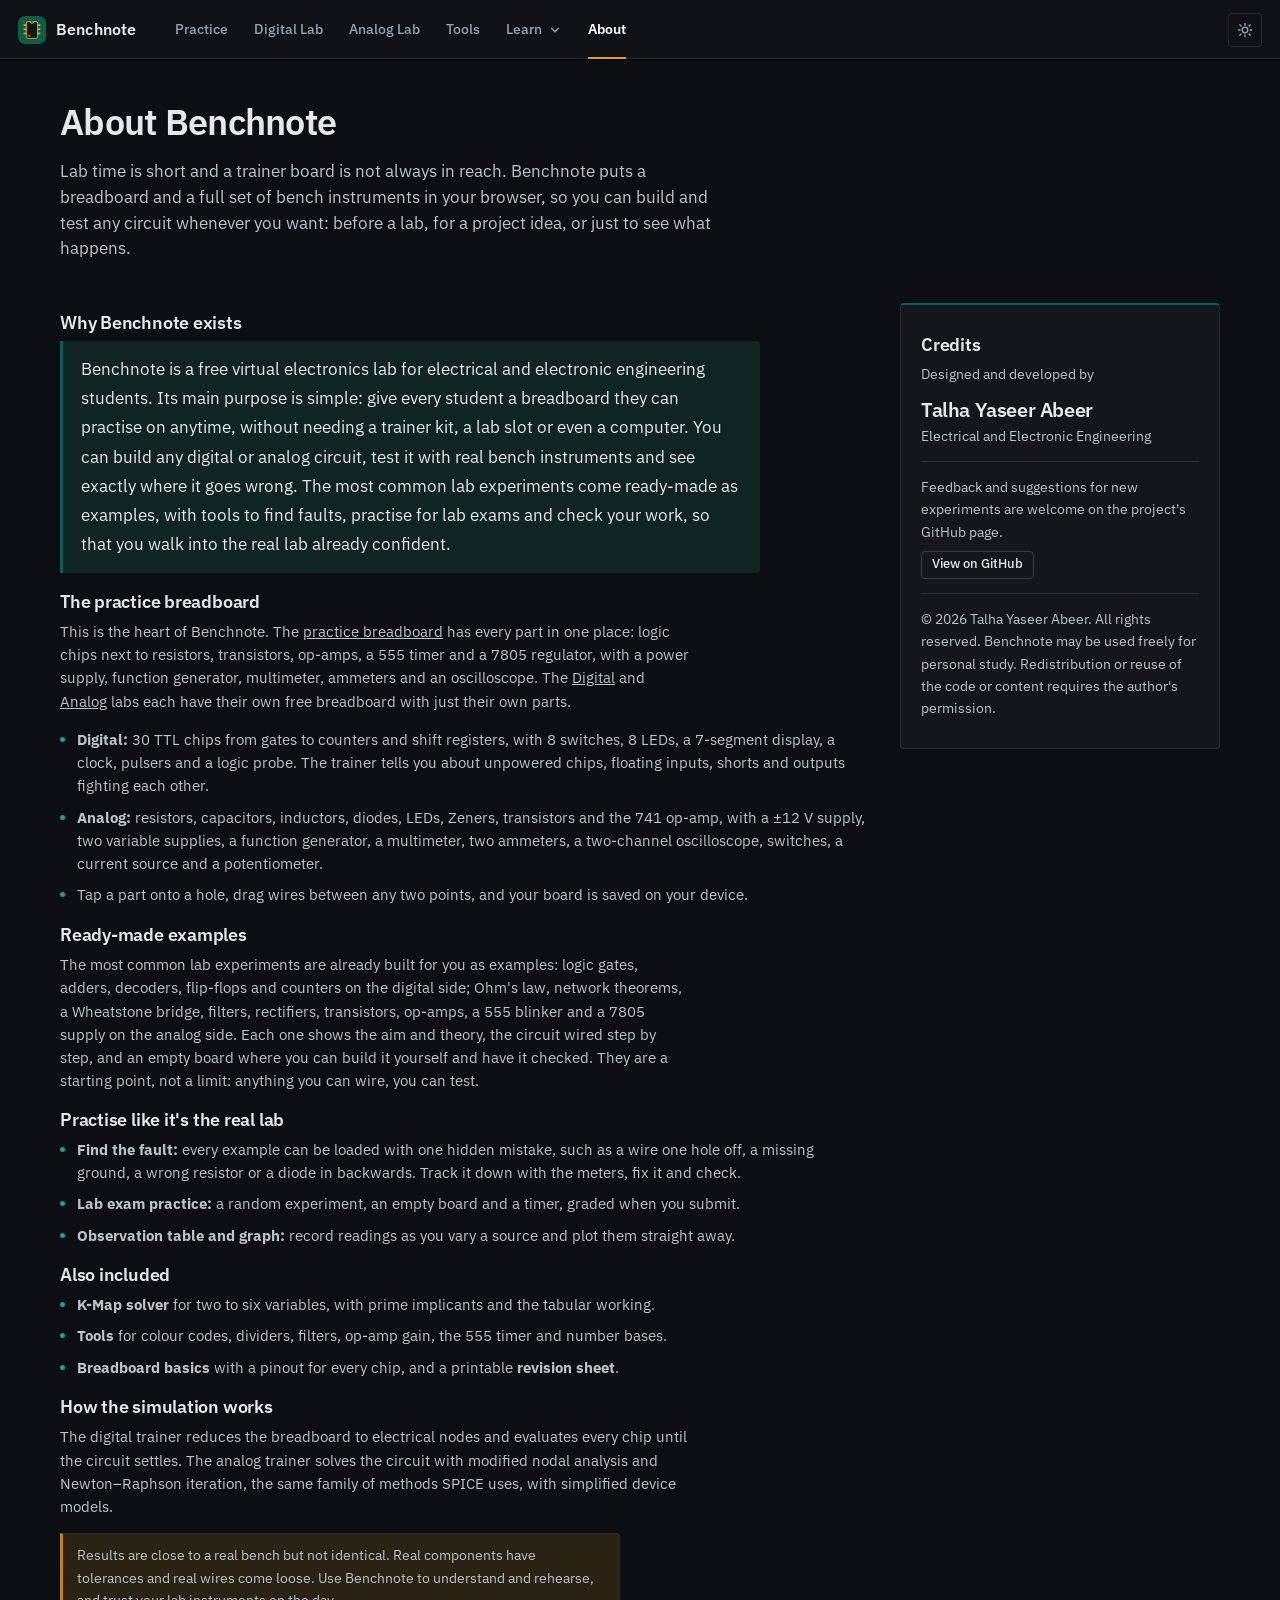
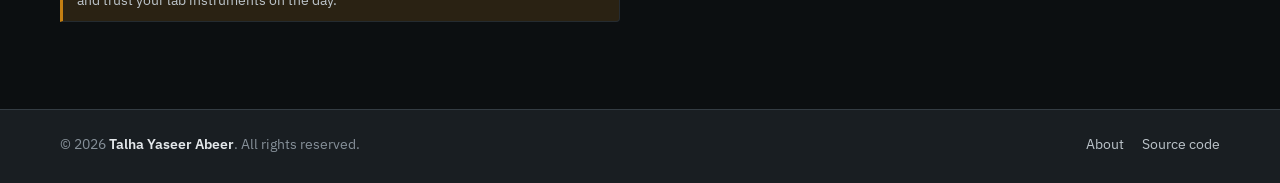
==== commit dad7dcba: "Open in the dark workspace by default; the theme toggle still remembers light" ====
--- a/about.html
+++ b/about.html
@@ -1,5 +1,5 @@
 <!doctype html>
-<html lang="en">
+<html lang="en" data-theme="dark">
 <head>
   <meta charset="utf-8">
   <meta name="viewport" content="width=device-width, initial-scale=1">
--- a/css/base.css
+++ b/css/base.css
@@ -238,116 +238,127 @@
   align-items: center;
   justify-content: center;
   gap: 7px;
-  height: 36px;
+  height: 34px;
   padding: 0 14px;
-  border-radius: 8px;
+  border-radius: var(--r-md);
   border: 1px solid var(--rule-strong);
   background: var(--surface);
   color: var(--ink);
   cursor: pointer;
-  font-size: .9rem;
-  font-weight: 550;
+  font-size: .875rem;
+  font-weight: 500;
   line-height: 1;
   text-decoration: none;
   white-space: nowrap;
-  box-shadow: var(--shadow-1);
-}
-.btn:hover { background: var(--surface-2); }
-.btn:active { transform: translateY(1px); }
+  box-shadow: 0 1px 0 rgba(16, 20, 24, .04), inset 0 1px 0 rgba(255, 255, 255, .6);
+  transition: background-color .12s, border-color .12s, color .12s;
+}
+.btn:hover { background: var(--surface-2); border-color: #9aa2aa; }
+.btn:active { transform: translateY(1px); box-shadow: none; }
 .btn svg { width: 16px; height: 16px; }
-.btn--primary, .btn--mask { background: var(--brand); border-color: var(--brand); color: #fff; }
-.btn--primary:hover, .btn--mask:hover { background: var(--brand-hi); border-color: var(--brand-hi); }
-.btn--gold { background: var(--accent); border-color: #a87c12; color: #1f1604; }
-.btn--gold:hover { background: var(--accent-hi); }
-.btn--ghost { background: transparent; box-shadow: none; }
-.btn--sm { height: 30px; padding: 0 10px; font-size: .82rem; }
+.btn--primary, .btn--mask { background: var(--brand); border-color: var(--brand-ink); color: #fff; box-shadow: inset 0 1px 0 rgba(255, 255, 255, .12); }
+.btn--primary:hover, .btn--mask:hover { background: var(--brand-hi); border-color: var(--brand-ink); }
+.btn--gold { background: var(--accent); border-color: var(--gold-deep); color: #1c1203; box-shadow: inset 0 1px 0 rgba(255, 255, 255, .25); }
+.btn--gold:hover { background: var(--accent-hi); border-color: var(--gold-deep); }
+.btn--ghost { background: transparent; border-color: transparent; box-shadow: none; color: var(--ink-2); }
+.btn--ghost:hover { background: var(--surface-3); border-color: transparent; color: var(--ink); }
+.btn--sm { height: 28px; padding: 0 10px; font-size: .8rem; }
 .btn[disabled] { opacity: .45; pointer-events: none; }
-
-.field { display: grid; gap: 5px; font-size: .9rem; }
-.field > span { color: var(--muted); font-size: .8rem; font-weight: 500; }
+:root[data-theme="dark"] .btn { box-shadow: none; }
+:root[data-theme="dark"] .btn:hover { border-color: #4a535b; }
+
+.field { display: grid; gap: 5px; font-size: .875rem; }
+.field > span { color: var(--muted); font-size: .72rem; font-weight: 600; letter-spacing: .04em; text-transform: uppercase; }
 .input, select.input, textarea.input {
   width: 100%;
-  height: 36px;
+  height: 34px;
   padding: 0 10px;
-  border-radius: 8px;
+  border-radius: var(--r-md);
   border: 1px solid var(--rule-strong);
   background: var(--surface);
   color: var(--ink);
-}
+  box-shadow: inset 0 1px 2px rgba(16, 20, 24, .05);
+  transition: border-color .12s, box-shadow .12s;
+}
+.input:hover { border-color: #9aa2aa; }
 textarea.input { height: auto; padding: 8px 10px; }
-.input:focus { border-color: var(--brand-hi); outline: none; box-shadow: 0 0 0 3px color-mix(in srgb, var(--brand-hi) 22%, transparent); }
+.input:focus { border-color: var(--brand-hi); outline: none; box-shadow: 0 0 0 3px color-mix(in srgb, var(--brand-hi) 20%, transparent); }
+.input::placeholder { color: color-mix(in srgb, var(--muted) 80%, transparent); }
 
 .seg {
   display: inline-flex;
-  padding: 3px;
+  padding: 2px;
   gap: 2px;
-  border-radius: 9px;
-  background: var(--surface-2);
+  border-radius: var(--r-md);
+  background: var(--surface-3);
   border: 1px solid var(--rule);
 }
 .seg button {
   border: 0;
   background: transparent;
   padding: 0 12px;
-  height: 30px;
-  border-radius: 7px;
+  height: 28px;
+  border-radius: var(--r-sm);
   cursor: pointer;
-  font-weight: 550;
-  font-size: .86rem;
+  font-weight: 500;
+  font-size: .84rem;
   color: var(--ink-2);
-}
-.seg button:hover { color: var(--ink); }
-.seg button[aria-pressed="true"], .seg button[aria-selected="true"] { background: var(--surface); color: var(--ink); box-shadow: var(--shadow-1); }
+  transition: background-color .12s, color .12s;
+}
+.seg button:hover { color: var(--ink); background: color-mix(in srgb, var(--surface) 50%, transparent); }
+.seg button[aria-pressed="true"], .seg button[aria-selected="true"] { background: var(--surface); color: var(--ink); font-weight: 600; box-shadow: 0 1px 2px rgba(16, 20, 24, .12), 0 0 0 1px var(--rule); }
 
 .note {
   border: 1px solid var(--rule);
   border-left: 3px solid var(--accent);
-  background: var(--surface);
+  background: var(--accent-tint);
   padding: 10px 14px;
-  border-radius: 8px;
+  border-radius: 0 var(--r-md) var(--r-md) 0;
   color: var(--ink-2);
-  font-size: .92rem;
-}
-.table { border-collapse: collapse; width: 100%; font-size: .9rem; }
+  font-size: .9rem;
+}
+.table { border-collapse: collapse; width: 100%; font-size: .875rem; font-variant-numeric: tabular-nums; }
 .table th, .table td { padding: 7px 10px; border-bottom: 1px solid var(--rule); text-align: left; }
-.table th { font-weight: 600; color: var(--muted); font-size: .78rem; }
+.table th { font-weight: 600; color: var(--muted); font-size: .7rem; letter-spacing: .05em; text-transform: uppercase; background: var(--surface-2); border-bottom-color: var(--rule-strong); }
+.table tbody tr:last-child td { border-bottom: 0; }
 .table.mono-cells td { font-family: var(--f-mono); font-size: .8rem; }
-.hint { font-size: .86rem; color: var(--muted); }
+.hint { font-size: .85rem; color: var(--muted); }
 .tag {
   display: inline-flex; align-items: center; gap: 5px;
-  height: 22px; padding: 0 8px; border-radius: 6px;
-  font-size: .74rem; font-weight: 600;
-  background: var(--surface-2); color: var(--ink-2); border: 1px solid var(--rule);
-}
-.tag--chip { font-family: var(--f-mono); background: #1d2124; color: #e6eaec; border-color: #1d2124; }
+  height: 20px; padding: 0 7px; border-radius: var(--r-sm);
+  font-size: .7rem; font-weight: 600; letter-spacing: .02em;
+  background: var(--surface-2); color: var(--ink-2); border: 1px solid var(--rule-strong);
+}
+.tag--chip { font-family: var(--f-mono); font-weight: 500; background: #1b1f23; color: #e6eaec; border-color: #000; }
 
 .toast-host {
   position: fixed; left: 50%; bottom: 22px; transform: translateX(-50%);
   z-index: 100; display: grid; gap: 8px; pointer-events: none;
 }
 .toast {
-  background: var(--ink); color: var(--bg);
-  padding: 10px 16px; border-radius: 10px;
-  box-shadow: var(--shadow-2); font-size: .9rem;
-  animation: toast-in .2s ease-out;
-}
-.toast--bad { background: var(--bad); color: #fff; }
-.toast--ok { background: var(--ok); color: #fff; }
-@keyframes toast-in { from { opacity: 0; transform: translateY(8px); } }
+  background: var(--chrome); color: var(--chrome-ink);
+  border: 1px solid #000; border-left: 3px solid var(--accent-hi);
+  padding: 9px 16px; border-radius: var(--r-md);
+  box-shadow: var(--shadow-2); font-size: .875rem;
+  animation: toast-in .18s ease-out;
+}
+.toast--bad { background: var(--chrome); color: #fff; border-left-color: #ff5f57; }
+.toast--ok { background: var(--chrome); color: #fff; border-left-color: #3ccf7f; }
+@keyframes toast-in { from { opacity: 0; transform: translateY(6px); } }
 
 .footer {
   margin-top: 72px;
-  border-top: 1px solid var(--rule);
-  background: var(--surface);
-  padding: 28px 0 32px;
-  font-size: .88rem;
+  border-top: 1px solid var(--rule-strong);
+  background: var(--surface-2);
+  padding: 24px 0 28px;
+  font-size: .85rem;
   color: var(--muted);
 }
 .footer .wrap { display: flex; flex-wrap: wrap; gap: 10px 28px; justify-content: space-between; align-items: center; }
 .footer strong { color: var(--ink); font-weight: 600; }
 .footer nav { display: flex; gap: 18px; }
 .footer a { color: var(--ink-2); text-decoration: none; }
-.footer a:hover { color: var(--ink); text-decoration: underline; }
+.footer a:hover { color: var(--brand-hi); text-decoration: underline; text-underline-offset: 3px; }
 
 .sr-only { position: absolute; width: 1px; height: 1px; padding: 0; margin: -1px; overflow: hidden; clip: rect(0, 0, 0, 0); white-space: nowrap; border: 0; }
 
@@ -358,36 +369,38 @@
 /* ---------- toolbar used on dark stages ---------- */
 .tool-group {
   display: inline-flex;
-  background: rgba(8, 20, 16, .82);
-  border: 1px solid rgba(233, 241, 236, .12);
-  border-radius: 9px;
-  padding: 3px;
-  gap: 2px;
-  backdrop-filter: blur(6px);
+  background: #0a0e10;
+  border: 1px solid rgba(230, 236, 238, .14);
+  border-radius: var(--r-md);
+  padding: 2px;
+  gap: 1px;
+  box-shadow: 0 1px 0 rgba(255, 255, 255, .03), inset 0 1px 2px rgba(0, 0, 0, .5);
 }
 .tool-group button {
-  border: 0; background: transparent; color: var(--silk);
+  border: 0; background: transparent; color: #c3ccd1;
   min-width: 32px; height: 30px; padding: 0 9px;
-  border-radius: 6px; cursor: pointer;
-  font-size: .82rem; font-weight: 550;
+  border-radius: var(--r-sm); cursor: pointer;
+  font-size: .8rem; font-weight: 500;
   display: inline-flex; align-items: center; gap: 6px;
-}
-.tool-group button:hover { background: rgba(233, 241, 236, .1); }
-.tool-group button[aria-pressed="true"] { background: var(--silk); color: var(--stage); }
-.tool-group button[disabled] { opacity: .35; pointer-events: none; }
+  transition: background-color .1s, color .1s;
+}
+.tool-group button:hover { background: rgba(230, 236, 238, .09); color: #fff; }
+.tool-group button[aria-pressed="true"] { background: var(--accent-hi); color: #1a1103; font-weight: 600; }
+.tool-group button[disabled] { opacity: .32; pointer-events: none; }
 .tool-group button svg { width: 16px; height: 16px; }
-.tool-group .sep { width: 1px; background: rgba(233, 241, 236, .16); margin: 4px 3px; }
+.tool-group .sep { width: 1px; background: rgba(230, 236, 238, .14); margin: 5px 3px; }
 
 /* phone menu */
 .menu-btn { display: none; }
 .m-sheet {
   position: fixed; top: var(--bar-h); left: 0; right: 0; z-index: 70;
-  background: var(--surface); border-bottom: 1px solid var(--rule); box-shadow: var(--shadow-2);
-  padding: 8px; display: grid; gap: 2px; max-height: calc(100vh - var(--bar-h)); overflow-y: auto;
-}
-.m-sheet a { display: block; padding: 12px 14px; border-radius: 10px; text-decoration: none; font-weight: 600; color: var(--ink); }
-.m-sheet a small { display: block; font-weight: 400; color: var(--muted); font-size: .8rem; }
-.m-sheet a[aria-current="page"] { background: var(--brand-tint); color: var(--brand); }
+  background: var(--surface); border-bottom: 1px solid var(--rule-strong); box-shadow: var(--shadow-2);
+  padding: 6px; display: grid; gap: 1px; max-height: calc(100vh - var(--bar-h)); overflow-y: auto;
+}
+.m-sheet a { display: block; padding: 11px 14px; border-radius: var(--r-md); text-decoration: none; font-weight: 600; color: var(--ink); border-left: 3px solid transparent; }
+.m-sheet a small { display: block; font-weight: 400; color: var(--muted); font-size: .78rem; }
+.m-sheet a[aria-current="page"] { background: var(--brand-tint); color: var(--brand-ink); border-left-color: var(--brand); border-radius: 0 var(--r-md) var(--r-md) 0; }
+:root[data-theme="dark"] .m-sheet a[aria-current="page"] { color: var(--ink); }
 @media (max-width: 720px) {
   .bar .nav { display: none; }
   .menu-btn { display: inline-grid; }
--- a/css/guide.css
+++ b/css/guide.css
@@ -9,21 +9,21 @@
   backdrop-filter: blur(8px);
   border-bottom: 1px solid var(--rule);
 }
-.toc a { padding: 5px 10px; border-radius: 7px; font-size: .86rem; font-weight: 500; color: var(--ink-2); text-decoration: none; }
-.toc a:hover { background: var(--surface-2); color: var(--ink); }
+.toc a { padding: 5px 10px; border-radius: var(--r-sm); font-size: .82rem; font-weight: 500; color: var(--ink-2); text-decoration: none; border: 1px solid transparent; }
+.toc a:hover { background: var(--surface); border-color: var(--rule); color: var(--ink); }
 
 .g-sec { padding: 34px 0 8px; scroll-margin-top: calc(var(--bar-h) + 60px); }
 .g-sec + .g-sec { border-top: 1px solid var(--rule); }
-.g-sec h2 { font-size: 1.35rem; }
+.g-sec h2 { font-size: 1.3rem; }
 .g-sec > p { max-width: 74ch; color: var(--ink-2); }
 .g-split { display: grid; grid-template-columns: minmax(0, 1fr) minmax(0, 1.2fr); gap: 34px; align-items: start; }
 .g-split p { color: var(--ink-2); }
 @media (max-width: 900px) { .g-split { grid-template-columns: 1fr; } }
 .g-list { padding-left: 1.15em; display: grid; gap: 8px; color: var(--ink-2); margin: 0 0 16px; }
 .g-list li::marker { color: var(--brand-hi); }
-.g-fig { margin: 0; background: var(--surface); border: 1px solid var(--rule); border-radius: var(--r-lg); padding: 14px; box-shadow: var(--shadow-1); }
-.g-fig figcaption { font-size: .84rem; color: var(--muted); margin-top: 8px; min-height: 1.4em; }
-.g-toggle { display: inline-flex; gap: 8px; align-items: center; font-weight: 550; font-size: .9rem; cursor: pointer; }
+.g-fig { margin: 0; background: var(--surface); border: 1px solid var(--rule); border-radius: var(--r-md); padding: 14px; box-shadow: var(--shadow-1); }
+.g-fig figcaption { font-size: .8rem; color: var(--muted); margin-top: 8px; padding-top: 8px; border-top: 1px solid var(--rule); min-height: 1.4em; }
+.g-toggle { display: inline-flex; gap: 8px; align-items: center; font-weight: 500; font-size: .875rem; cursor: pointer; }
 .g-toggle input { accent-color: var(--brand); width: 16px; height: 16px; }
 
 .anat { width: 100%; height: auto; }
@@ -38,7 +38,7 @@
 .anat .bb-sign.minus { fill: #2a5bd7; }
 .anat .strip-hi { fill: rgba(224, 173, 44, .38); stroke: #9c7414; stroke-width: 1; }
 
-.g-table { max-width: 760px; margin-bottom: 16px; background: var(--surface); border: 1px solid var(--rule); border-radius: 10px; overflow: hidden; }
+.g-table { max-width: 760px; margin-bottom: 16px; background: var(--surface); border: 1px solid var(--rule-strong); border-radius: var(--r-md); overflow: hidden; }
 .g-table td:not(:first-child), .g-table th:not(:first-child) { text-align: center; font-family: var(--f-mono); width: 70px; }
 .g-table tr.hl td { background: var(--accent-tint); font-weight: 600; }
 
@@ -61,9 +61,9 @@
 .g-steps li::before {
   content: counter(s);
   position: absolute; left: 0; top: 10px;
-  width: 30px; height: 30px; border-radius: 50%;
+  width: 30px; height: 26px; border-radius: var(--r-sm);
   display: grid; place-items: center;
-  background: var(--brand); color: #fff; font-weight: 700; font-size: .85rem;
+  background: var(--brand); color: #fff; font-family: var(--f-mono); font-weight: 500; font-size: .8rem;
 }
 .g-steps strong { color: var(--ink); }
 
@@ -73,15 +73,15 @@
 .pin-legend { display: flex; flex-wrap: wrap; gap: 14px; font-size: .8rem; color: var(--muted); }
 .pin-legend i { display: inline-block; width: 10px; height: 14px; border-radius: 2px; vertical-align: -2px; margin-right: 5px; }
 .pin-grid { display: grid; grid-template-columns: repeat(auto-fill, minmax(330px, 1fr)); gap: 14px; }
-.pin-card { background: var(--surface); border: 1px solid var(--rule); border-radius: var(--r-lg); padding: 14px 16px 12px; scroll-margin-top: calc(var(--bar-h) + 70px); box-shadow: var(--shadow-1); }
-.pin-card h3 { margin: 0; font-family: var(--f-mono); font-size: 1.05rem; }
+.pin-card { background: var(--surface); border: 1px solid var(--rule); border-top: 2px solid var(--rule-strong); border-radius: var(--r-md); padding: 14px 16px 12px; scroll-margin-top: calc(var(--bar-h) + 70px); box-shadow: var(--shadow-1); }
+.pin-card h3 { margin: 0; font-family: var(--f-mono); font-weight: 600; font-size: 1.02rem; letter-spacing: 0; }
 .pin-card > p { margin: 0; font-size: .84rem; color: var(--ink-2); }
-.pin-card.is-target { border-color: var(--brand); box-shadow: 0 0 0 3px color-mix(in srgb, var(--brand) 25%, transparent); }
+.pin-card.is-target { border-color: var(--brand); border-top-color: var(--brand); box-shadow: 0 0 0 3px color-mix(in srgb, var(--brand) 22%, transparent); }
 
 .roles-wrap { margin-top: 4px; }
 .roles { width: 100%; border-collapse: collapse; font-size: .74rem; }
 .roles th, .roles td { padding: 4px 6px; border-top: 1px solid var(--rule); text-align: left; vertical-align: top; }
-.roles thead th { border-top: 0; color: var(--muted); font-weight: 600; font-size: .7rem; }
+.roles thead th { border-top: 0; color: var(--muted); font-weight: 600; font-size: .64rem; letter-spacing: .06em; text-transform: uppercase; }
 .roles tbody th { color: var(--ink); font-weight: 600; white-space: nowrap; width: 1%; }
 .roles td { font-family: var(--f-mono); font-size: .7rem; color: var(--ink-2); line-height: 1.5; }
 .roles td:nth-child(3) { color: #9a6c08; }
@@ -105,27 +105,28 @@
 
 /* tools */
 .tk-nav { display: grid; gap: 1px; }
-.tk-cat { font-size: .76rem; font-weight: 650; color: var(--muted); margin: 14px 8px 4px; }
+.tk-cat { font-size: .68rem; font-weight: 600; letter-spacing: .07em; text-transform: uppercase; color: var(--muted); margin: 16px 8px 4px; }
 .tk-cat:first-child { margin-top: 2px; }
-.tk-link { display: block; padding: 8px 12px; border-radius: 8px; text-decoration: none; font-size: .9rem; font-weight: 500; color: var(--ink-2); }
+.tk-link { display: block; padding: 7px 12px; border-radius: 0 var(--r-sm) var(--r-sm) 0; text-decoration: none; font-size: .875rem; font-weight: 500; color: var(--ink-2); border-left: 2px solid transparent; }
 .tk-link:hover { background: var(--surface-2); color: var(--ink); }
-.tk-link[aria-current="page"] { background: var(--brand-tint); color: var(--ink); font-weight: 600; box-shadow: inset 2px 0 0 var(--brand); }
+.tk-link[aria-current="page"] { background: var(--brand-tint); color: var(--ink); font-weight: 600; border-left-color: var(--brand); }
 .tk-note { margin: 18px 8px 0; font-size: .8rem; }
 .tk-note a { color: var(--brand-hi); }
 .tk-view { background: var(--bg); }
 .tk-main { max-width: 860px; padding: 24px 28px 50px; }
-.tool { background: var(--surface); border: 1px solid var(--rule); border-radius: var(--r-lg); padding: 22px 24px; box-shadow: var(--shadow-1); }
-.tool h2 { font-size: 1.35rem; margin-bottom: .2em; }
-.tool-intro { color: var(--muted); font-size: .92rem; margin-bottom: 18px; }
-.tool h3 { font-size: 1rem; margin: 22px 0 10px; }
+.tool { background: var(--surface); border: 1px solid var(--rule); border-top: 2px solid var(--brand); border-radius: var(--r-md); padding: 22px 24px; box-shadow: var(--shadow-1); }
+.tool h2 { font-size: 1.3rem; margin-bottom: .2em; }
+.tool-intro { color: var(--muted); font-size: .9rem; margin-bottom: 18px; padding-bottom: 16px; border-bottom: 1px solid var(--rule); }
+.tool h3 { font-size: .72rem; font-weight: 600; letter-spacing: .07em; text-transform: uppercase; color: var(--muted); margin: 24px 0 10px; }
 .t-row { display: flex; flex-wrap: wrap; gap: 12px; align-items: flex-end; margin-bottom: 14px; }
 .t-row .field { flex: 1 1 130px; }
 .t-out {
-  background: var(--surface-2); border: 1px solid var(--rule); border-radius: 10px;
-  padding: 14px 16px; font-family: var(--f-mono); font-size: .84rem; line-height: 1.8; color: var(--ink-2);
+  background: var(--surface-2); border: 1px solid var(--rule-strong); border-left: 3px solid var(--accent); border-radius: 0 var(--r-md) var(--r-md) 0;
+  padding: 14px 16px; font-family: var(--f-mono); font-size: .82rem; line-height: 1.8; color: var(--ink-2);
+  font-variant-numeric: tabular-nums;
 }
 .t-out b { color: var(--ink); font-weight: 600; }
-.t-out .big { font: 650 1.8rem var(--f-body); letter-spacing: -0.02em; color: var(--ink); display: block; line-height: 1.15; margin-bottom: 4px; }
+.t-out .big { font: 500 1.75rem var(--f-mono); letter-spacing: -0.01em; color: var(--ink); display: block; line-height: 1.2; margin-bottom: 4px; }
 .t-err { color: var(--bad); font-weight: 600; font-size: .86rem; min-height: 1.2em; margin: 4px 0 0; }
 .resistor-svg { width: 100%; max-width: 460px; height: auto; margin: 6px auto 14px; }
 .band-pick { display: grid; grid-template-columns: repeat(auto-fit, minmax(120px, 1fr)); gap: 10px; margin-bottom: 14px; }
@@ -137,16 +138,16 @@
 
 /* revision */
 .rev { columns: 2 360px; column-gap: 22px; }
-.rev-card { break-inside: avoid; background: var(--surface); border: 1px solid var(--rule); border-radius: var(--r-lg); padding: 16px 18px 12px; margin: 0 0 18px; box-shadow: var(--shadow-1); }
-.rev-card h2 { font-size: 1.12rem; margin-bottom: .5em; }
-.rev-card h3 { font-size: .95rem; margin: .9em 0 .35em; }
+.rev-card { break-inside: avoid; background: var(--surface); border: 1px solid var(--rule); border-top: 2px solid var(--ink-2); border-radius: var(--r-md); padding: 16px 18px 12px; margin: 0 0 18px; box-shadow: var(--shadow-1); }
+.rev-card h2 { font-size: 1.06rem; margin-bottom: .6em; padding-bottom: .45em; border-bottom: 1px solid var(--rule); }
+.rev-card h3 { font-size: .9rem; margin: .9em 0 .35em; }
 .rev-card p, .rev-card li { font-size: .88rem; color: var(--ink-2); }
 .rev-card ul { padding-left: 1.1em; margin: 0 0 6px; display: grid; gap: 3px; }
 .rev-card .table { font-size: .82rem; margin-bottom: 6px; }
 .rev-card .table td, .rev-card .table th { padding: 4px 7px; }
 .rev-card .mono-cells td { font-family: var(--f-mono); font-size: .76rem; }
 .law { display: grid; grid-template-columns: auto 1fr 1fr; gap: 4px 12px; font-size: .84rem; align-items: baseline; margin: 0 0 10px; }
-.law dt { color: var(--muted); font-weight: 600; font-size: .78rem; }
+.law dt { color: var(--muted); font-weight: 600; font-size: .74rem; }
 .law dd { margin: 0; font-family: var(--f-mono); font-size: .76rem; }
 .print-btn { margin-bottom: 18px; }
 
@@ -154,10 +155,10 @@
 .about-grid { display: grid; grid-template-columns: minmax(0, 1fr) 320px; gap: 34px; align-items: start; }
 .about-grid h2 { font-size: 1.15rem; margin-top: 8px; }
 .about-grid section > p { color: var(--ink-2); max-width: 70ch; }
-.about-card { position: sticky; top: calc(var(--bar-h) + 20px); background: var(--surface); border: 1px solid var(--rule); border-radius: var(--r-lg); padding: 20px; box-shadow: var(--shadow-1); }
+.about-card { position: sticky; top: calc(var(--bar-h) + 20px); background: var(--surface); border: 1px solid var(--rule); border-top: 2px solid var(--brand); border-radius: var(--r-md); padding: 20px; box-shadow: var(--shadow-1); }
 .about-card p { margin: 0 0 8px; color: var(--ink-2); font-size: .9rem; }
 .about-card hr { border: 0; border-top: 1px solid var(--rule); margin: 14px 0; }
-.about-name { font-size: 1.3rem !important; font-weight: 650; color: var(--ink) !important; letter-spacing: -0.02em; margin: 0 !important; }
+.about-name { font-size: 1.25rem !important; font-weight: 600; color: var(--ink) !important; letter-spacing: -0.02em; margin: 0 !important; }
 @media (max-width: 860px) { .about-grid { grid-template-columns: 1fr; } .about-card { position: static; } }
 
 @media print {
@@ -169,13 +170,13 @@
 }
 
 /* common resistor values */
-.cc-wrap { border: 1px solid var(--rule); border-radius: 10px; overflow: hidden; }
+.cc-wrap { border: 1px solid var(--rule-strong); border-radius: var(--r-md); overflow: hidden; }
 .cc-table td { padding: 6px 10px; vertical-align: middle; }
 .cc-row { cursor: pointer; }
 .cc-row:hover td { background: var(--surface-2); }
 .cc-val { font-family: var(--f-mono); font-weight: 600; white-space: nowrap; }
-.cc-bands { display: inline-flex; align-items: center; gap: 3px; padding: 3px 8px; border-radius: 6px; background: #dcc493; }
+.cc-bands { display: inline-flex; align-items: center; gap: 3px; padding: 3px 8px; border-radius: var(--r-sm); background: #dcc493; }
 .cc-bands i { display: block; width: 7px; height: 18px; border-radius: 1px; box-shadow: 0 0 0 1px rgba(0, 0, 0, .18); }
 .cc-bands i:last-child { margin-left: 6px; }
 .cc-names { color: var(--ink-2); font-size: .84rem; }
-.about-purpose { font-size: 1.04rem; line-height: 1.75; color: var(--ink) !important; padding: 14px 18px; border-left: 3px solid var(--brand); background: var(--brand-tint); border-radius: 0 10px 10px 0; }
+.about-purpose { font-size: 1.04rem; line-height: 1.75; color: var(--ink) !important; padding: 14px 18px; border-left: 3px solid var(--brand); background: var(--brand-tint); border-radius: 0 var(--r-md) var(--r-md) 0; }
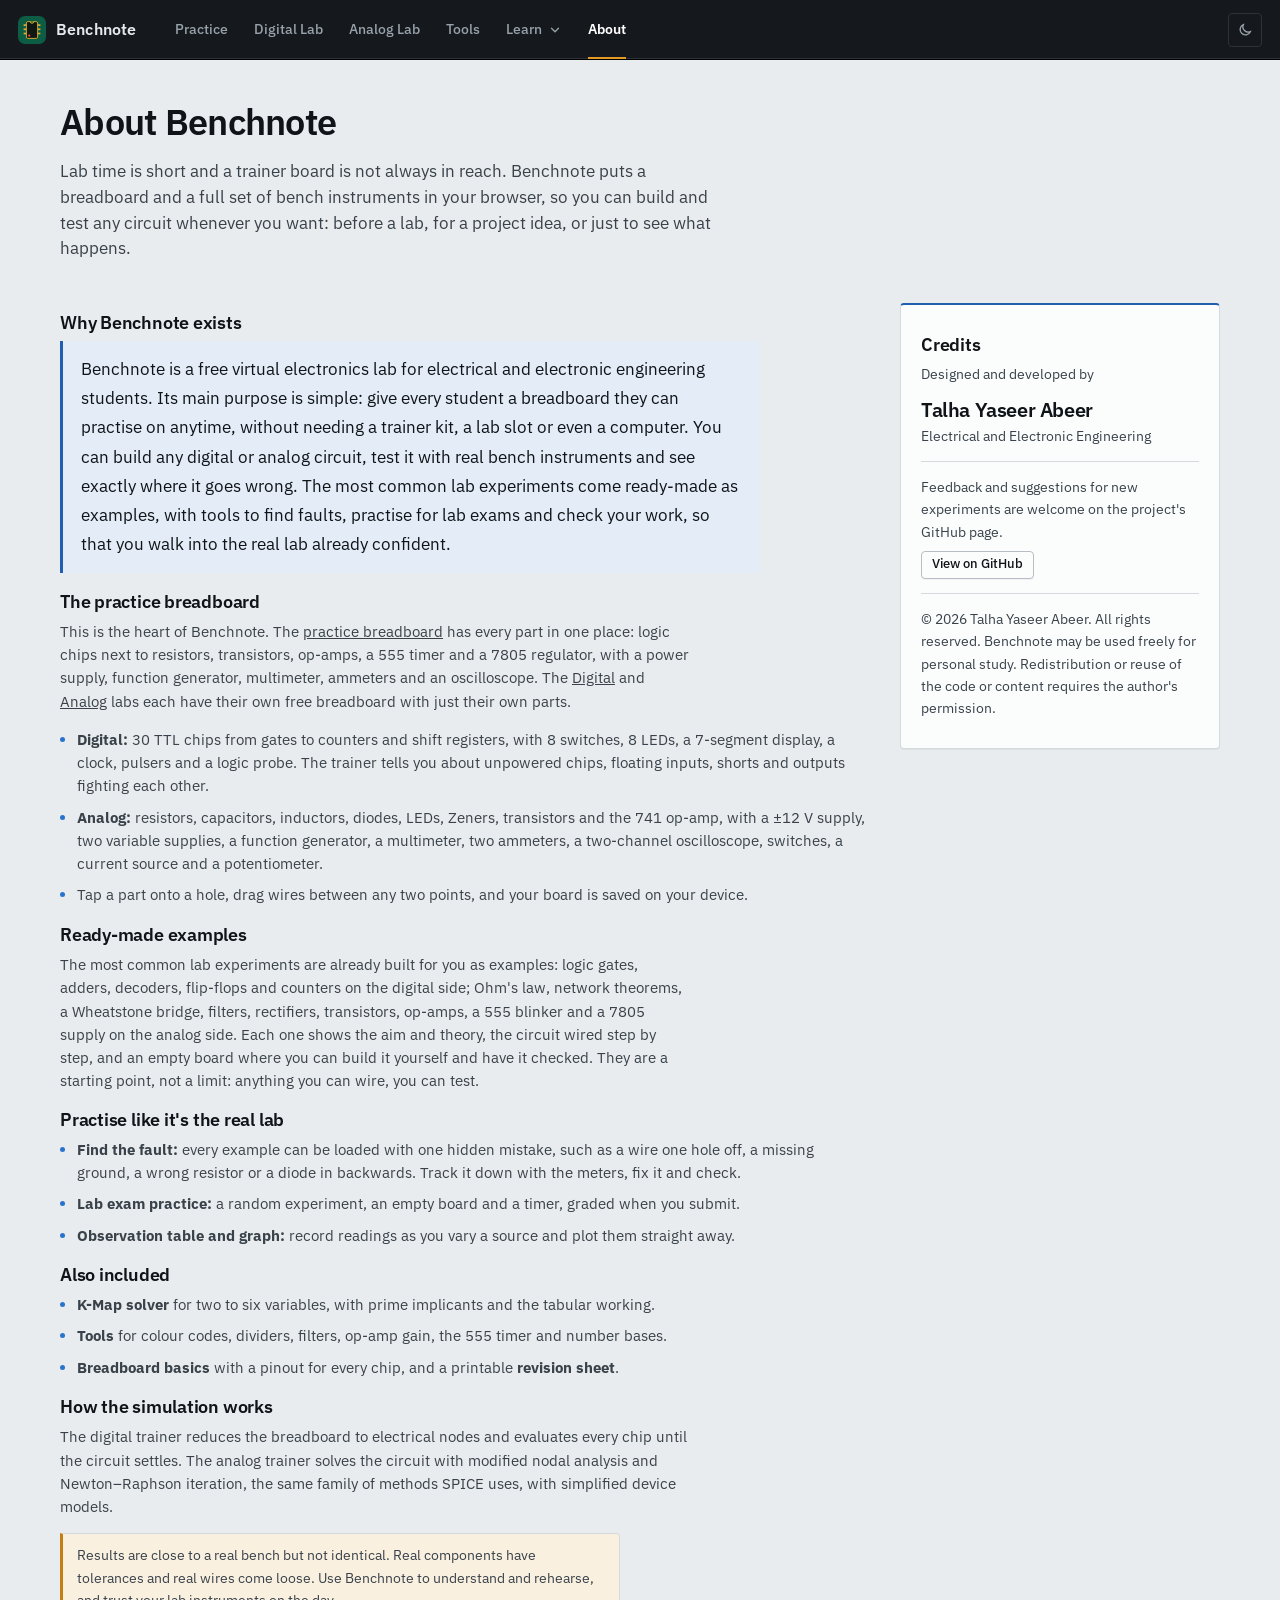
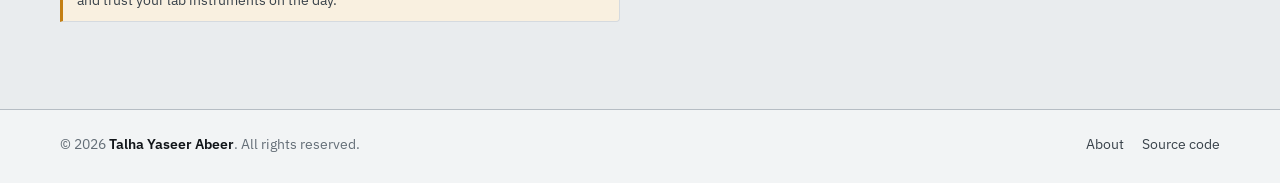
==== commit fac74a63: "Revert "Open in the dark workspace by default; the theme toggle still remembers light" This reverts " ====
--- a/about.html
+++ b/about.html
@@ -1,5 +1,5 @@
 <!doctype html>
-<html lang="en" data-theme="dark">
+<html lang="en">
 <head>
   <meta charset="utf-8">
   <meta name="viewport" content="width=device-width, initial-scale=1">
--- a/css/base.css
+++ b/css/base.css
@@ -4,11 +4,11 @@
    anything you could read off an instrument. */
 
 :root {
-  /* interaction: solder-mask teal */
-  --brand: #0f5c52;
-  --brand-hi: #13776a;
-  --brand-ink: #083b35;
-  --brand-tint: #e2eeeb;
+  /* interaction + selection: EDA selection blue */
+  --brand: #1f5fae;
+  --brand-hi: #2a73cc;
+  --brand-ink: #0f386b;
+  --brand-tint: #e3ecf7;
   /* measurement / attention: signal amber */
   --accent: #c47f12;
   --accent-hi: #e39a26;
@@ -76,27 +76,34 @@
 }
 
 :root[data-theme="dark"] {
-  --bg: #0c0f11;
-  --surface: #13171a;
-  --surface-2: #191e22;
-  --surface-3: #21272c;
-  --ink: #e4e8eb;
-  --ink-2: #bcc4ca;
-  --muted: #869099;
-  --rule: #252b30;
-  --rule-strong: #343c43;
-  --brand-hi: #2a9c8b;
-  --brand-tint: #10251f;
-  --accent-tint: #2a2213;
-  --ok-tint: #0f2619;
-  --warn-tint: #2a200f;
-  --bad-tint: #2c1416;
-  --chrome: #0f1215;
-  --chrome-2: #171b1f;
-  --chrome-rule: #232a30;
+  /* EDA workspace: neutral mid-dark greys, panels a step lighter than the sheet */
+  --bg: #1c1f23;
+  --surface: #24282d;
+  --surface-2: #2b3036;
+  --surface-3: #343a41;
+  --ink: #e4e7ea;
+  --ink-2: #b9c0c7;
+  --muted: #8b949d;
+  --rule: #363c43;
+  --rule-strong: #474f58;
+  --brand: #2f74c6;
+  --brand-hi: #4d92e4;
+  --brand-ink: #123b6b;
+  --brand-tint: #1a2a3d;
+  --accent-tint: #33291a;
+  --ok-tint: #17301f;
+  --warn-tint: #33281a;
+  --bad-tint: #3a1d1f;
+  --chrome: #141619;
+  --chrome-2: #1d2024;
+  --chrome-rule: #2c3136;
+  --stage: #121b24;
+  --stage-2: #18222c;
   --plastic: #d9ded6;
   --plastic-shade: #bcc3ba;
   --low: #5b8be0;
+  --shadow-1: 0 1px 0 rgba(0, 0, 0, .25);
+  --shadow-2: 0 14px 34px -14px rgba(0, 0, 0, .7), 0 1px 3px rgba(0, 0, 0, .4);
   color-scheme: dark;
 }
 
@@ -256,8 +263,11 @@
 .btn:hover { background: var(--surface-2); border-color: #9aa2aa; }
 .btn:active { transform: translateY(1px); box-shadow: none; }
 .btn svg { width: 16px; height: 16px; }
-.btn--primary, .btn--mask { background: var(--brand); border-color: var(--brand-ink); color: #fff; box-shadow: inset 0 1px 0 rgba(255, 255, 255, .12); }
-.btn--primary:hover, .btn--mask:hover { background: var(--brand-hi); border-color: var(--brand-ink); }
+/* primary action = signal amber (run / place / start); selection stays blue */
+.btn--primary { background: var(--accent-hi); border-color: var(--gold-deep); color: #1a1103; font-weight: 600; box-shadow: inset 0 1px 0 rgba(255, 255, 255, .3); }
+.btn--primary:hover { background: #f0ab3a; border-color: var(--gold-deep); }
+.btn--mask { background: var(--brand); border-color: var(--brand-ink); color: #fff; box-shadow: inset 0 1px 0 rgba(255, 255, 255, .12); }
+.btn--mask:hover { background: var(--brand-hi); border-color: var(--brand-ink); }
 .btn--gold { background: var(--accent); border-color: var(--gold-deep); color: #1c1203; box-shadow: inset 0 1px 0 rgba(255, 255, 255, .25); }
 .btn--gold:hover { background: var(--accent-hi); border-color: var(--gold-deep); }
 .btn--ghost { background: transparent; border-color: transparent; box-shadow: none; color: var(--ink-2); }
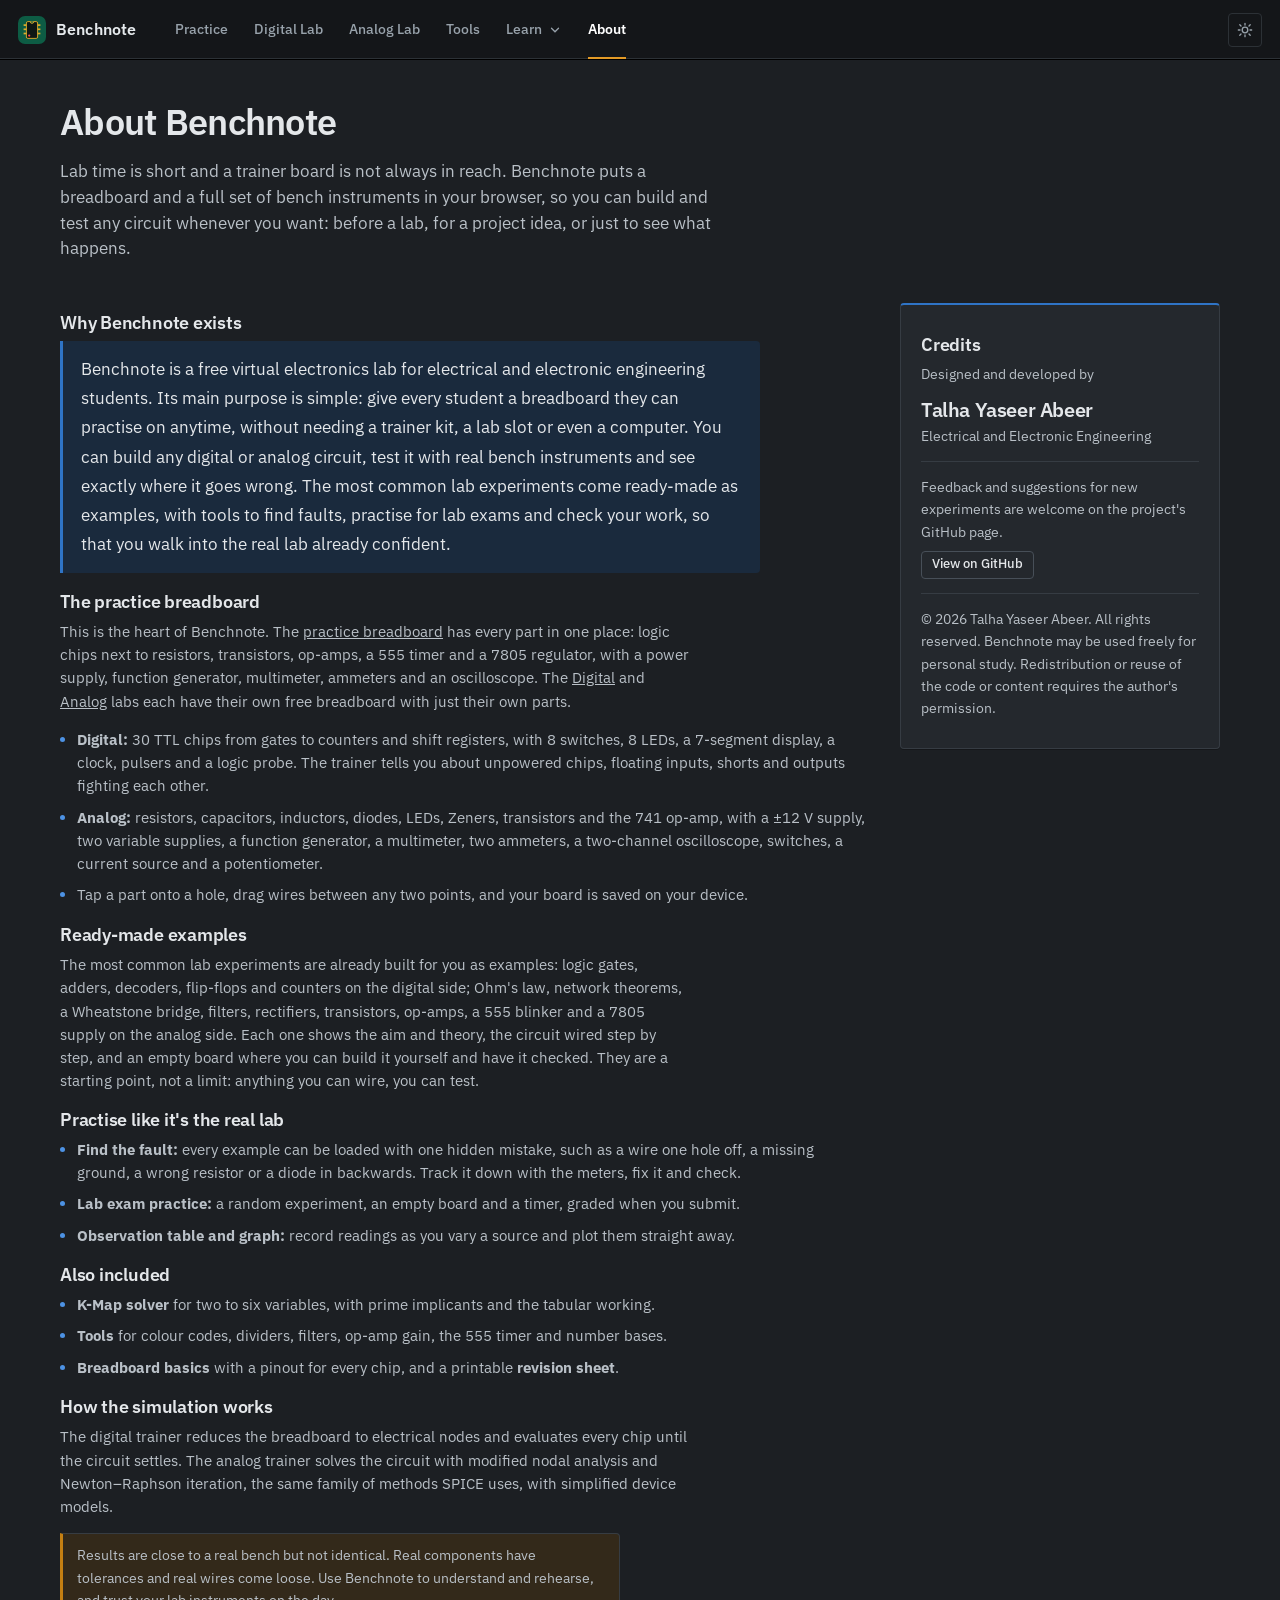
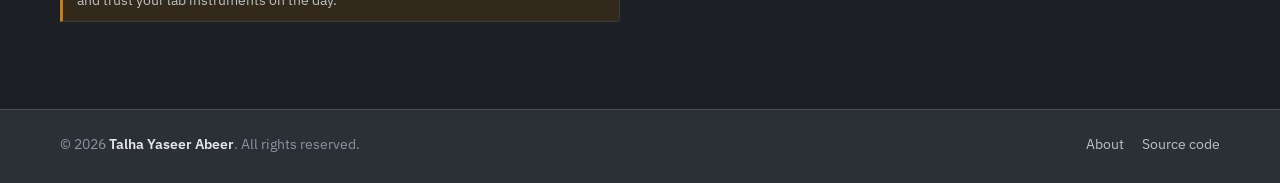
==== commit 5e9a0328: "Open every page in the dark theme by default" ====
--- a/about.html
+++ b/about.html
@@ -1,5 +1,5 @@
 <!doctype html>
-<html lang="en">
+<html lang="en" data-theme="dark">
 <head>
   <meta charset="utf-8">
   <meta name="viewport" content="width=device-width, initial-scale=1">
--- a/css/base.css
+++ b/css/base.css
@@ -263,11 +263,8 @@
 .btn:hover { background: var(--surface-2); border-color: #9aa2aa; }
 .btn:active { transform: translateY(1px); box-shadow: none; }
 .btn svg { width: 16px; height: 16px; }
-/* primary action = signal amber (run / place / start); selection stays blue */
-.btn--primary { background: var(--accent-hi); border-color: var(--gold-deep); color: #1a1103; font-weight: 600; box-shadow: inset 0 1px 0 rgba(255, 255, 255, .3); }
-.btn--primary:hover { background: #f0ab3a; border-color: var(--gold-deep); }
-.btn--mask { background: var(--brand); border-color: var(--brand-ink); color: #fff; box-shadow: inset 0 1px 0 rgba(255, 255, 255, .12); }
-.btn--mask:hover { background: var(--brand-hi); border-color: var(--brand-ink); }
+.btn--primary, .btn--mask { background: var(--brand); border-color: var(--brand-ink); color: #fff; box-shadow: inset 0 1px 0 rgba(255, 255, 255, .12); }
+.btn--primary:hover, .btn--mask:hover { background: var(--brand-hi); border-color: var(--brand-ink); }
 .btn--gold { background: var(--accent); border-color: var(--gold-deep); color: #1c1203; box-shadow: inset 0 1px 0 rgba(255, 255, 255, .25); }
 .btn--gold:hover { background: var(--accent-hi); border-color: var(--gold-deep); }
 .btn--ghost { background: transparent; border-color: transparent; box-shadow: none; color: var(--ink-2); }
